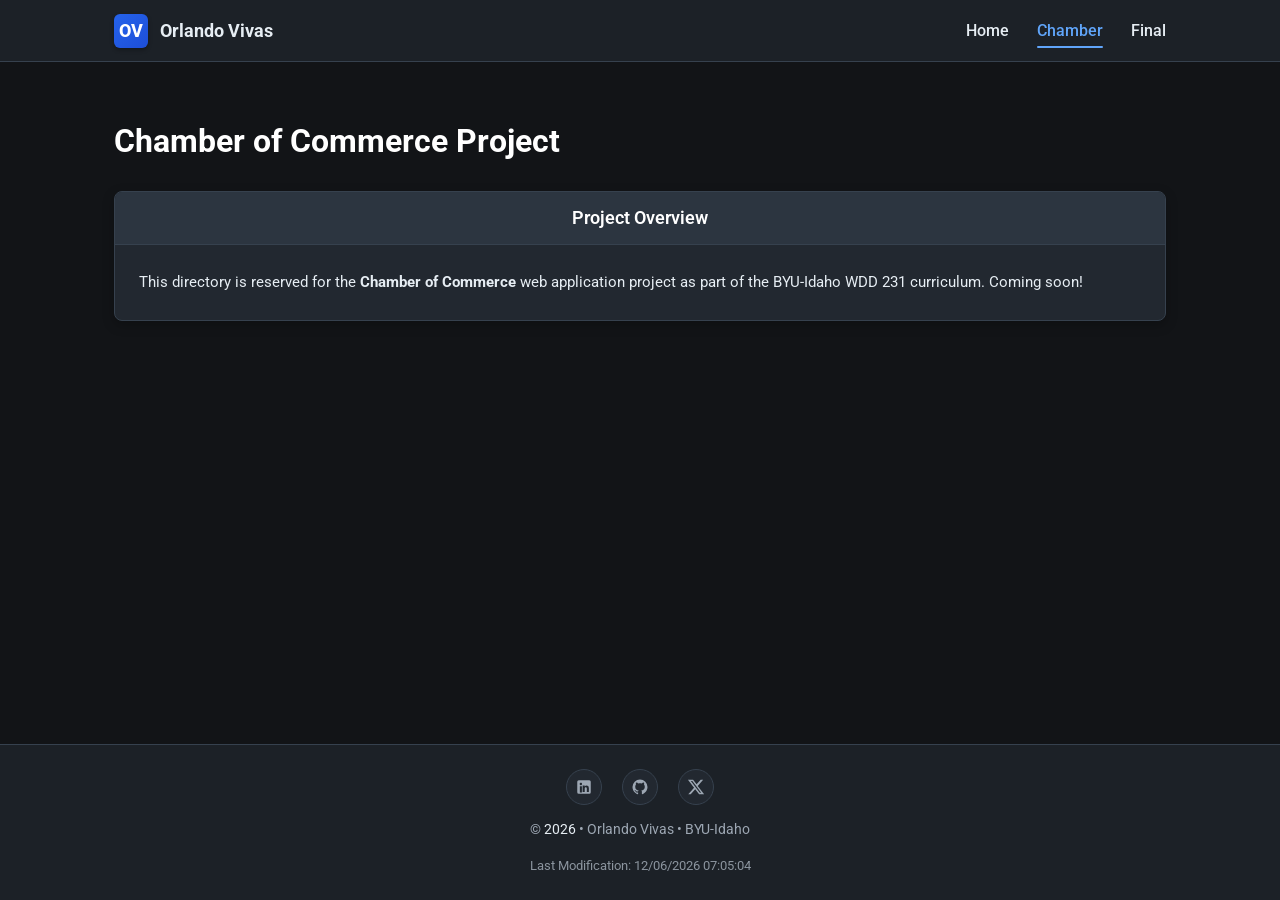
==== chamber/index.html @ 842d02f5 "first commit" ====
<!DOCTYPE html>
<html lang="en">
<head>
    <meta charset="UTF-8">
    <meta name="viewport" content="width=device-width, initial-scale=1.0">
    <title>Chamber of Commerce - Project</title>
    <meta name="description" content="Chamber of Commerce project for WDD 231 by Orlando Vivas.">
    <meta name="author" content="Orlando Vivas">
    
    <!-- Stylesheets -->
    <link rel="stylesheet" href="../styles/normalize.css">
    <link rel="stylesheet" href="../styles/styles.css">

    <!-- Scripts -->
    <script src="../scripts/main.js" defer></script>
</head>
<body>
    <!-- Header -->
    <header>
        <div class="header-container">
            <a href="../index.html" class="logo-branding">
                <span class="logo-icon">OV</span>
                <span class="student-name">Orlando Vivas</span>
            </a>
            <button class="nav-toggle" id="nav-toggle" aria-label="Toggle Navigation Menu" aria-expanded="false">☰</button>
            <nav>
                <ul class="nav-menu" id="nav-menu">
                    <li><a href="../index.html">Home</a></li>
                    <li><a href="index.html" class="active">Chamber</a></li>
                    <li><a href="../final/index.html">Final</a></li>
                </ul>
            </nav>
        </div>
    </header>

    <!-- Main Content -->
    <main>
        <h1 class="page-title">Chamber of Commerce Project</h1>
        <article class="card">
            <div class="card-header">
                <h2>Project Overview</h2>
            </div>
            <div class="card-body">
                <p class="about-text">
                    This directory is reserved for the <strong>Chamber of Commerce</strong> web application project as part of the BYU-Idaho WDD 231 curriculum. Coming soon!
                </p>
            </div>
        </article>
    </main>

    <!-- Footer -->
    <footer>
        <div class="footer-container">
            <div class="social-links">
                <a href="https://linkedin.com" target="_blank" rel="noopener noreferrer" class="social-link" aria-label="LinkedIn Profile">
                    <svg viewBox="0 0 24 24"><path d="M19 3a2 2 0 0 1 2 2v14a2 2 0 0 1-2 2H5a2 2 0 0 1-2-2V5a2 2 0 0 1 2-2h14m-.5 15.5v-5.3a3.26 3.26 0 0 0-3.26-3.26c-.85 0-1.84.52-2.28 1.3v-1.11h-2.79v8.37h2.79v-4.93c0-.77.62-1.4 1.39-1.4a1.4 1.4 0 0 1 1.4 1.4v4.93h2.75M6.46 10.9v8.37H9.2V10.9H6.46M7.83 6.25c-.9 0-1.63.73-1.63 1.63s.73 1.63 1.63 1.63 1.63-.73 1.63-1.63-.73-1.63-1.63-1.63Z"/></svg>
                </a>
                <a href="https://github.com" target="_blank" rel="noopener noreferrer" class="social-link" aria-label="GitHub Profile">
                    <svg viewBox="0 0 24 24"><path d="M12 2A10 10 0 0 0 2 12c0 4.42 2.87 8.17 6.84 9.5.5.08.66-.23.66-.5v-1.69c-2.77.6-3.36-1.34-3.36-1.34-.46-1.16-1.11-1.47-1.11-1.47-.91-.62.07-.6.07-.6 1 .07 1.53 1.03 1.53 1.03.87 1.52 2.34 1.07 2.91.83.1-.65.35-1.09.63-1.34-2.22-.25-4.55-1.11-4.55-4.92 0-1.11.38-2 1.03-2.71-.1-.25-.45-1.29.1-2.64 0 0 .84-.27 2.75 1.02.79-.22 1.65-.33 2.5-.33.85 0 1.71.11 2.5.33 1.91-1.29 2.75-1.02 2.75-1.02.55 1.35.2 2.39.1 2.64.65.71 1.03 1.6 1.03 2.71 0 3.82-2.34 4.66-4.57 4.91.36.31.69.92.69 1.85V21c0 .27.16.59.67.5C19.14 20.16 22 16.42 22 12A10 10 0 0 0 12 2Z"/></svg>
                </a>
                <a href="https://twitter.com" target="_blank" rel="noopener noreferrer" class="social-link" aria-label="X / Twitter Profile">
                    <svg viewBox="0 0 24 24"><path d="M18.244 2.25h3.308l-7.227 8.26 8.502 11.24H16.17l-5.214-6.817L4.99 21.75H1.68l7.73-8.835L1.254 2.25H8.08l4.713 6.231zm-1.161 17.52h1.833L7.084 4.126H5.117z"/></svg>
                </a>
            </div>
            <p class="footer-info">
                &copy; <span id="currentyear"></span> &bull; Orlando Vivas &bull; BYU-Idaho
            </p>
            <p class="last-modified">
                Last Modification: <span id="lastModified"></span>
            </p>
        </div>
    </footer>
</body>
</html>
---- styles/styles.css ----
@import url('https://fonts.googleapis.com/css2?family=Roboto:wght@300;400;500;700&display=swap');

:root {
    --bg-main: #121417;
    --header-bg: #1c2127;
    --card-bg: #222830;
    --card-header-bg: #2c3540;
    --card-border: #36414e;
    --text-primary: #e6edf3;
    --text-secondary: #9da7b3;
    --text-highlight: #ffffff;
    --course-completed-bg: #4f6339;
    --course-completed-hover: #5c7442;
    --course-pending-bg: #453c35;
    --course-pending-hover: #544941;
    --btn-filter-bg: #374151;
    --btn-filter-active: #c25e1a;
    --accent-blue: #1d4ed8;
    --font-family: 'Roboto', -apple-system, BlinkMacSystemFont, 'Segoe UI', Roboto, Oxygen, Ubuntu, Cantarell, sans-serif;
    --border-radius: 8px;
    --transition-speed: 0.25s;
}

* {
    box-sizing: border-box;
    margin: 0;
    padding: 0;
}

body {
    font-family: var(--font-family);
    background-color: var(--bg-main);
    color: var(--text-primary);
    line-height: 1.6;
    min-height: 100vh;
    display: flex;
    flex-direction: column;
}

/* Header & Navigation */
header {
    background-color: var(--header-bg);
    border-bottom: 1px solid var(--card-border);
    position: sticky;
    top: 0;
    z-index: 1000;
}

.header-container {
    max-width: 1100px;
    margin: 0 auto;
    padding: 0.85rem 1.5rem;
    display: flex;
    justify-content: space-between;
    align-items: center;
}

.logo-branding {
    display: flex;
    align-items: center;
    gap: 0.75rem;
    text-decoration: none;
    color: var(--text-primary);
    font-weight: 700;
    font-size: 1.15rem;
}

.logo-icon {
    width: 34px;
    height: 34px;
    background: linear-gradient(135deg, #2563eb, #1d4ed8);
    color: #ffffff;
    border-radius: 6px;
    display: flex;
    align-items: center;
    justify-content: center;
    font-weight: 800;
    font-size: 1.1rem;
    box-shadow: 0 2px 4px rgba(0, 0, 0, 0.3);
}

.nav-toggle {
    display: none;
    background: transparent;
    border: none;
    color: var(--text-primary);
    font-size: 1.75rem;
    cursor: pointer;
    padding: 0.25rem 0.5rem;
    line-height: 1;
}

.nav-menu {
    display: flex;
    list-style: none;
    gap: 1.75rem;
    align-items: center;
}

.nav-menu a {
    text-decoration: none;
    color: var(--text-primary);
    font-weight: 500;
    font-size: 1rem;
    transition: color var(--transition-speed) ease;
    padding: 0.25rem 0;
    position: relative;
}

.nav-menu a:hover,
.nav-menu a.active {
    color: #60a5fa;
}

.nav-menu a.active::after {
    content: '';
    position: absolute;
    bottom: -4px;
    left: 0;
    width: 100%;
    height: 2px;
    background-color: #60a5fa;
    border-radius: 2px;
}

/* Main Content */
main {
    flex: 1;
    max-width: 1100px;
    width: 100%;
    margin: 0 auto;
    padding: 2rem 1.5rem;
}

.page-title {
    font-size: 2rem;
    font-weight: 700;
    margin-bottom: 1.5rem;
    color: var(--text-highlight);
}

/* Cards Layout */
.top-grid {
    display: grid;
    grid-template-columns: 2fr 1.2fr;
    gap: 1.5rem;
    margin-bottom: 1.75rem;
}

.card {
    background-color: var(--card-bg);
    border: 1px solid var(--card-border);
    border-radius: var(--border-radius);
    overflow: hidden;
    box-shadow: 0 4px 12px rgba(0, 0, 0, 0.25);
    display: flex;
    flex-direction: column;
}

.card-header {
    background-color: var(--card-header-bg);
    padding: 0.75rem 1.25rem;
    text-align: center;
    border-bottom: 1px solid var(--card-border);
}

.card-header h2 {
    font-size: 1.1rem;
    font-weight: 600;
    color: var(--text-highlight);
    margin: 0;
}

.card-body {
    padding: 1.5rem;
    flex: 1;
}

.about-text {
    font-size: 0.95rem;
    color: var(--text-primary);
    line-height: 1.75;
    text-align: justify;
}

/* Photo Card */
.photo-card .card-body {
    display: flex;
    justify-content: center;
    align-items: center;
    padding: 1.25rem;
}

.student-img-container {
    width: 100%;
    max-width: 220px;
    aspect-ratio: 4/5;
    overflow: hidden;
    border-radius: 6px;
    box-shadow: 0 4px 10px rgba(0, 0, 0, 0.35);
    border: 1px solid var(--card-border);
    background-color: #1a1e24;
}

.student-img {
    width: 100%;
    height: 100%;
    object-fit: cover;
    display: block;
}

/* Web Certificate Courses Section */
.courses-section {
    margin-top: 1rem;
}

.filter-container {
    display: flex;
    justify-content: center;
    gap: 0.75rem;
    margin-bottom: 1.5rem;
}

.filter-btn {
    background-color: var(--btn-filter-bg);
    color: var(--text-primary);
    border: none;
    padding: 0.5rem 1.5rem;
    border-radius: 6px;
    font-size: 0.95rem;
    font-weight: 600;
    cursor: pointer;
    transition: all var(--transition-speed) ease;
}

.filter-btn:hover {
    filter: brightness(1.15);
}

.filter-btn.active {
    background-color: var(--btn-filter-active);
    color: #ffffff;
    box-shadow: 0 2px 6px rgba(194, 94, 26, 0.4);
}

.courses-grid {
    display: grid;
    grid-template-columns: repeat(3, 1fr);
    gap: 1.25rem;
    margin-bottom: 1.5rem;
}

.course-card {
    border-radius: 6px;
    padding: 1.1rem 1rem;
    text-align: center;
    font-weight: 700;
    font-size: 1.05rem;
    color: #ffffff;
    cursor: pointer;
    transition: transform var(--transition-speed) ease, filter var(--transition-speed) ease, box-shadow var(--transition-speed) ease;
    user-select: none;
    border: 1px solid rgba(255, 255, 255, 0.08);
}

.course-card:hover {
    transform: translateY(-2px);
    filter: brightness(1.12);
    box-shadow: 0 4px 10px rgba(0, 0, 0, 0.35);
}

.course-card.completed {
    background-color: var(--course-completed-bg);
}

.course-card.pending {
    background-color: var(--course-pending-bg);
}

.course-card.completed::before {
    content: "✓ ";
    color: #a3e635;
    font-size: 1.1rem;
}

.credits-summary {
    color: var(--text-secondary);
    font-size: 0.95rem;
    text-align: left;
    margin-top: 1rem;
    padding-top: 0.75rem;
    border-top: 1px solid rgba(255, 255, 255, 0.06);
}

.credits-count {
    color: var(--text-highlight);
    font-weight: 700;
}

/* Modal Dialog for Course Details */
dialog#course-dialog {
    background-color: var(--card-bg);
    color: var(--text-primary);
    border: 1px solid var(--card-border);
    border-radius: var(--border-radius);
    padding: 0;
    max-width: 500px;
    width: 90%;
    margin: auto;
    box-shadow: 0 10px 25px rgba(0, 0, 0, 0.6);
}

dialog#course-dialog::backdrop {
    background-color: rgba(0, 0, 0, 0.75);
    backdrop-filter: blur(2px);
}

.dialog-content {
    display: flex;
    flex-direction: column;
}

.dialog-header {
    background-color: var(--card-header-bg);
    padding: 1rem 1.5rem;
    display: flex;
    justify-content: space-between;
    align-items: center;
    border-bottom: 1px solid var(--card-border);
}

.dialog-header h3 {
    font-size: 1.25rem;
    color: var(--text-highlight);
    margin: 0;
}

.close-btn {
    background: none;
    border: none;
    color: var(--text-secondary);
    font-size: 1.5rem;
    cursor: pointer;
    line-height: 1;
    padding: 0 0.25rem;
}

.close-btn:hover {
    color: #ef4444;
}

.dialog-body {
    padding: 1.5rem;
    font-size: 0.95rem;
}

.dialog-body p {
    margin-bottom: 0.85rem;
}

.dialog-body strong {
    color: #60a5fa;
}

.dialog-tag {
    display: inline-block;
    background-color: #374151;
    color: #e5e7eb;
    padding: 0.2rem 0.6rem;
    border-radius: 4px;
    font-size: 0.85rem;
    margin-right: 0.4rem;
    margin-top: 0.3rem;
}

/* Footer */
footer {
    background-color: var(--header-bg);
    border-top: 1px solid var(--card-border);
    padding: 1.5rem 1rem;
    margin-top: auto;
    text-align: center;
}

.footer-container {
    max-width: 1100px;
    margin: 0 auto;
    display: flex;
    flex-direction: column;
    align-items: center;
    gap: 0.85rem;
}

.social-links {
    display: flex;
    justify-content: center;
    gap: 1.25rem;
}

.social-link {
    color: var(--text-secondary);
    display: inline-flex;
    align-items: center;
    justify-content: center;
    width: 36px;
    height: 36px;
    border-radius: 50%;
    background-color: var(--card-bg);
    border: 1px solid var(--card-border);
    transition: all var(--transition-speed) ease;
}

.social-link:hover {
    color: #60a5fa;
    border-color: #60a5fa;
    transform: translateY(-2px);
}

.social-link svg {
    width: 18px;
    height: 18px;
    fill: currentColor;
}

.footer-info {
    font-size: 0.9rem;
    color: var(--text-secondary);
}

.footer-info span {
    color: var(--text-primary);
}

.last-modified {
    font-size: 0.82rem;
    color: #8b949e;
}

/* Responsive Media Queries */
@media (max-width: 860px) {
    .top-grid {
        grid-template-columns: 1fr;
    }

    .courses-grid {
        grid-template-columns: repeat(2, 1fr);
    }

    .photo-card .card-body {
        padding: 1.5rem;
    }
}

@media (max-width: 640px) {
    .header-container {
        position: relative;
    }

    .nav-toggle {
        display: block;
    }

    .nav-menu {
        display: none;
        flex-direction: column;
        position: absolute;
        top: 100%;
        left: 0;
        right: 0;
        background-color: var(--header-bg);
        border-bottom: 1px solid var(--card-border);
        padding: 1rem 1.5rem;
        gap: 1rem;
        text-align: center;
        box-shadow: 0 4px 8px rgba(0, 0, 0, 0.4);
    }

    .nav-menu.open {
        display: flex;
    }

    .courses-grid {
        grid-template-columns: 1fr;
    }

    .filter-container {
        flex-wrap: wrap;
    }
}
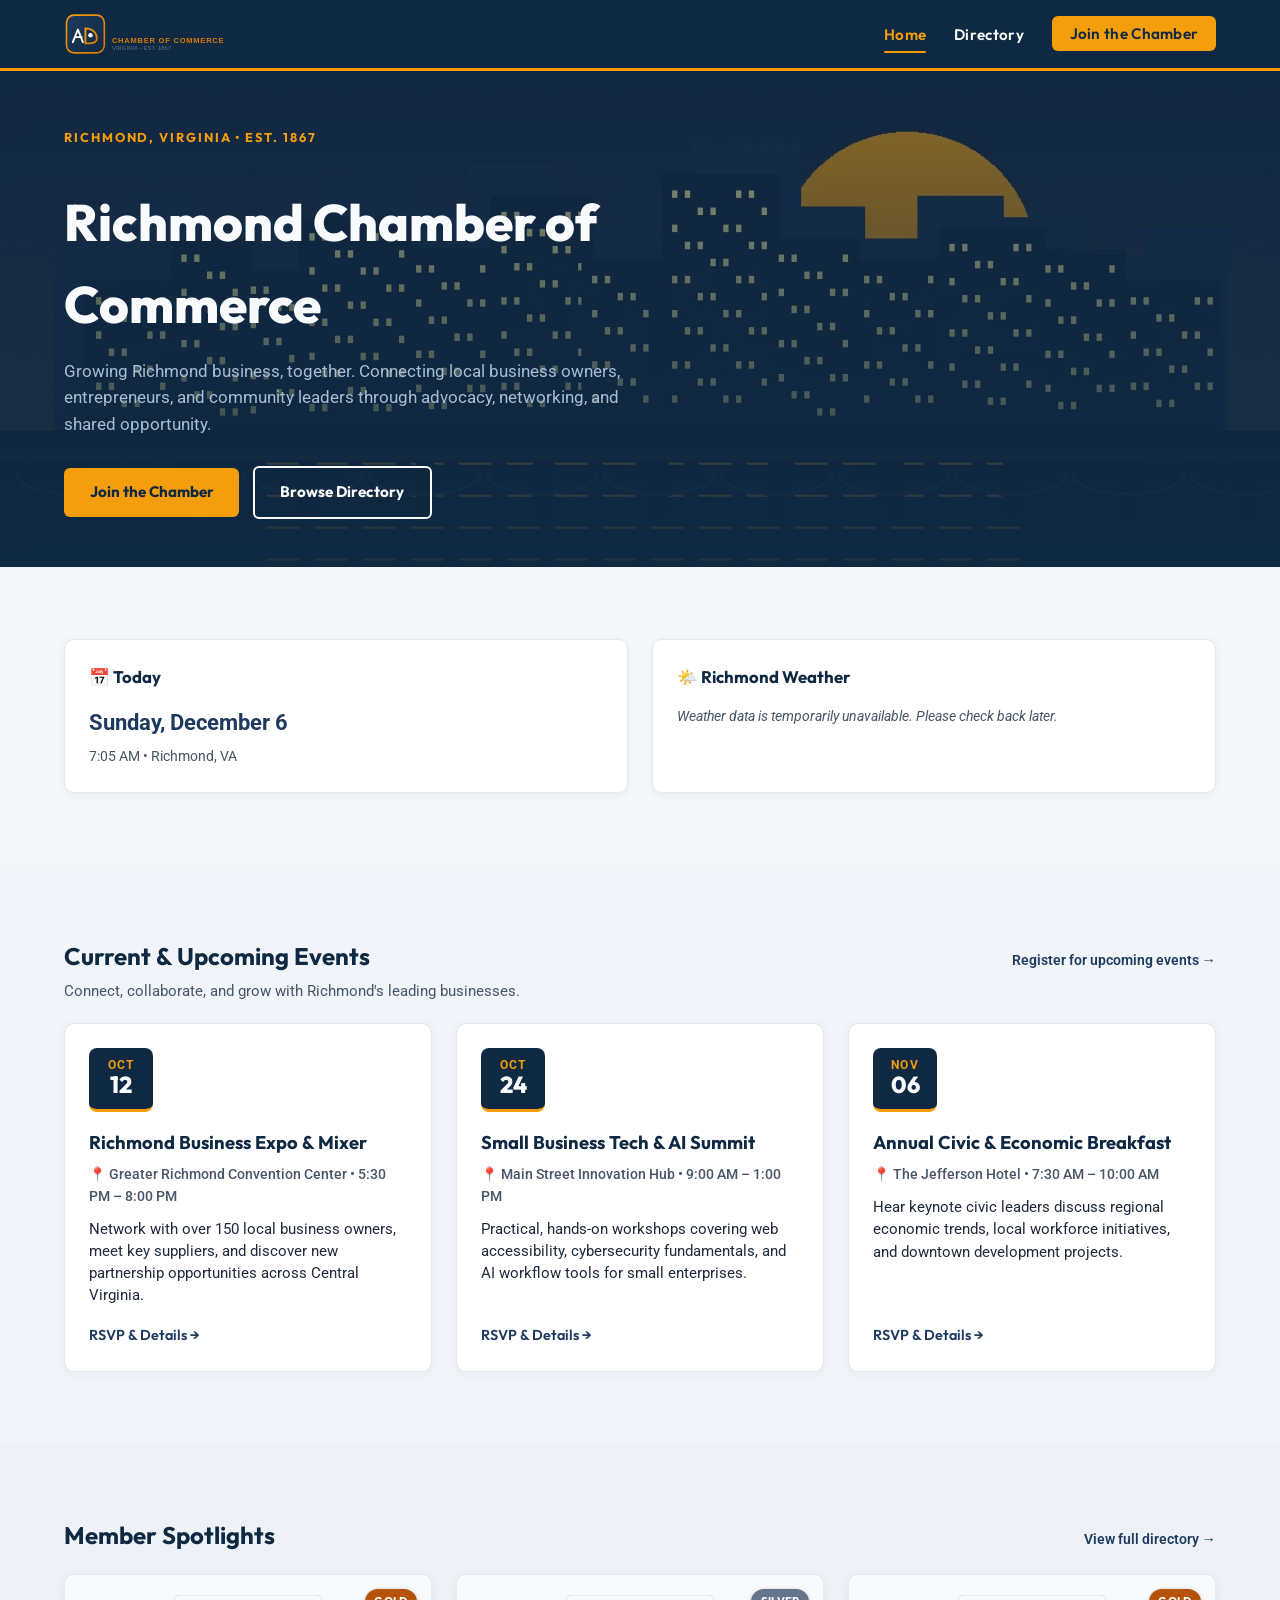
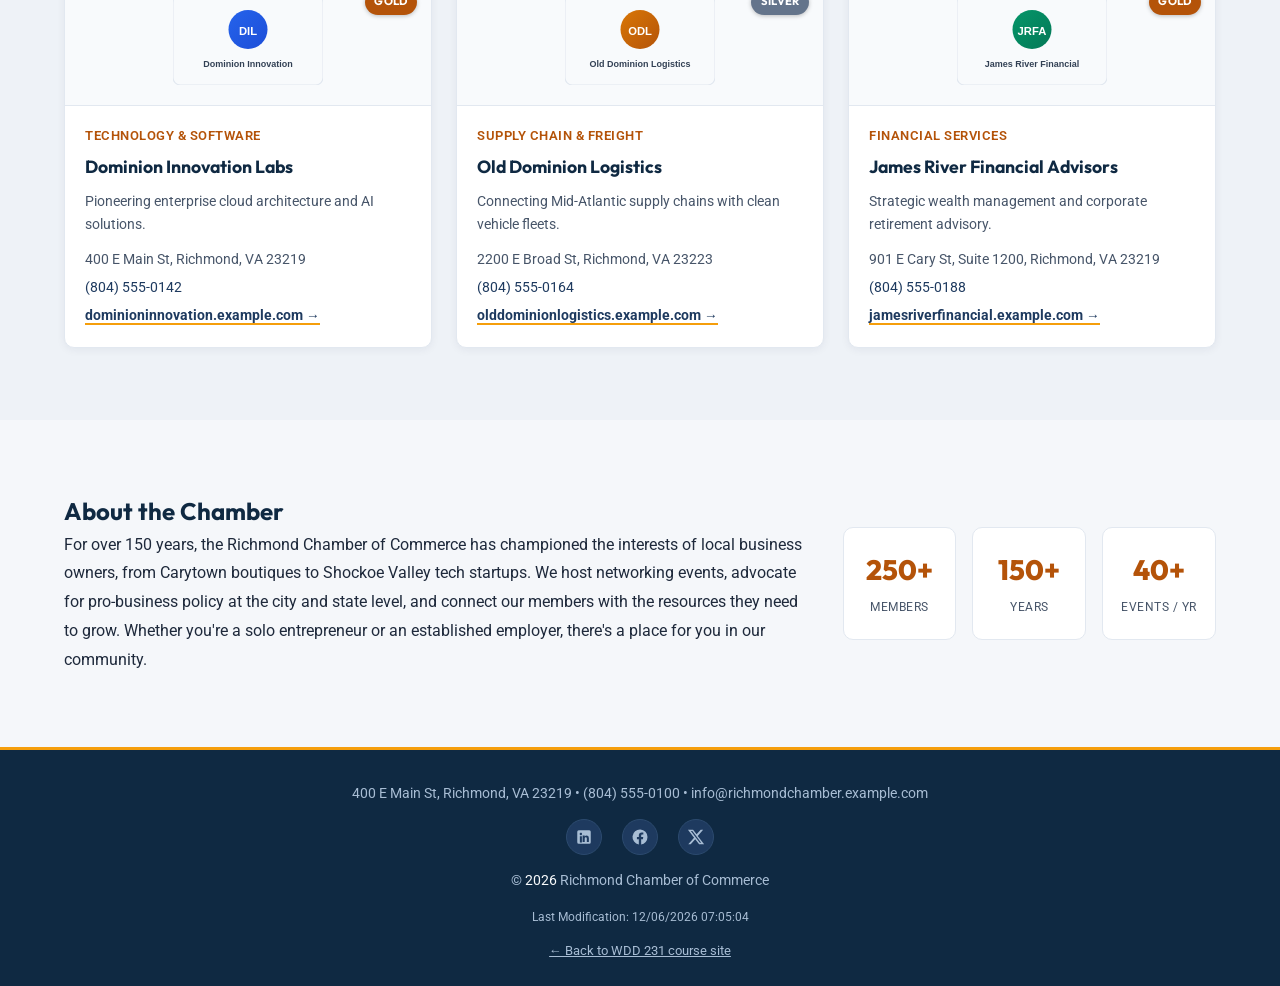
==== commit 0a15caa9: "Complete W03 Chamber Home Page requirements and audit compliance" ====
--- a/chamber/index.html
+++ b/chamber/index.html
@@ -3,31 +3,45 @@
 <head>
     <meta charset="UTF-8">
     <meta name="viewport" content="width=device-width, initial-scale=1.0">
-    <title>Chamber of Commerce - Project</title>
-    <meta name="description" content="Chamber of Commerce project for WDD 231 by Orlando Vivas.">
+    <title>Richmond Chamber of Commerce</title>
+    <meta name="description" content="Richmond Chamber of Commerce — connecting local businesses, members, and the community in Richmond, Virginia.">
     <meta name="author" content="Orlando Vivas">
-    
+    <link rel="icon" href="images/favicon.ico" type="image/x-icon">
+
+    <!-- Google Fonts -->
+    <link rel="preconnect" href="https://fonts.googleapis.com">
+    <link rel="preconnect" href="https://fonts.gstatic.com" crossorigin>
+    <link href="https://fonts.googleapis.com/css2?family=Outfit:wght@400;500;600;700;800&family=Roboto:wght@300;400;500;700&display=swap" rel="stylesheet">
+
+    <!-- Open Graph Meta Tags -->
+    <meta property="og:title" content="Richmond Chamber of Commerce | Virginia Business Network">
+    <meta property="og:type" content="website">
+    <meta property="og:description" content="Richmond Chamber of Commerce connects local businesses, members, and the community in Richmond, Virginia.">
+    <meta property="og:image" content="https://vivaseliezer.github.io/wdd_231/chamber/images/richmond-hero.webp">
+    <meta property="og:url" content="https://vivaseliezer.github.io/wdd_231/chamber/index.html">
+
     <!-- Stylesheets -->
-    <link rel="stylesheet" href="../styles/normalize.css">
-    <link rel="stylesheet" href="../styles/styles.css">
+    <link rel="stylesheet" href="styles/normalize.css">
+    <link rel="stylesheet" href="styles/styles.css">
 
     <!-- Scripts -->
-    <script src="../scripts/main.js" defer></script>
+    <script src="scripts/main.js" defer></script>
+    <script src="scripts/weather.js" defer></script>
+    <script src="scripts/spotlights.js" defer></script>
 </head>
 <body>
     <!-- Header -->
     <header>
         <div class="header-container">
-            <a href="../index.html" class="logo-branding">
-                <span class="logo-icon">OV</span>
-                <span class="student-name">Orlando Vivas</span>
+            <a href="index.html" class="logo-branding">
+                <img src="images/chamber-logo.svg" alt="Richmond Chamber of Commerce logo" class="chamber-logo">
             </a>
             <button class="nav-toggle" id="nav-toggle" aria-label="Toggle Navigation Menu" aria-expanded="false">☰</button>
             <nav>
                 <ul class="nav-menu" id="nav-menu">
-                    <li><a href="../index.html">Home</a></li>
-                    <li><a href="index.html" class="active">Chamber</a></li>
-                    <li><a href="../final/index.html">Final</a></li>
+                    <li><a href="index.html" class="active">Home</a></li>
+                    <li><a href="directory.html">Directory</a></li>
+                    <li class="nav-cta"><a href="join.html">Join the Chamber</a></li>
                 </ul>
             </nav>
         </div>
@@ -35,39 +49,155 @@
 
     <!-- Main Content -->
     <main>
-        <h1 class="page-title">Chamber of Commerce Project</h1>
-        <article class="card">
-            <div class="card-header">
-                <h2>Project Overview</h2>
-            </div>
-            <div class="card-body">
-                <p class="about-text">
-                    This directory is reserved for the <strong>Chamber of Commerce</strong> web application project as part of the BYU-Idaho WDD 231 curriculum. Coming soon!
-                </p>
-            </div>
-        </article>
+        <!-- Hero -->
+        <section class="hero">
+            <picture class="hero-picture">
+                <img src="images/richmond-hero.webp" alt="Richmond Virginia skyline along the James River" class="hero-img" width="1200" height="600" fetchpriority="high">
+            </picture>
+            <div class="hero-overlay"></div>
+            <div class="hero-content">
+                <p class="hero-eyebrow">Richmond, Virginia &bull; Est. 1867</p>
+                <h1 class="hero-title">Richmond Chamber of Commerce</h1>
+                <p class="hero-subtitle">Growing Richmond business, together. Connecting local business owners, entrepreneurs, and community leaders through advocacy, networking, and shared opportunity.</p>
+                <div class="hero-actions">
+                    <a href="join.html" class="btn btn-primary cta-btn">Join the Chamber</a>
+                    <a href="directory.html" class="btn btn-secondary">Browse Directory</a>
+                </div>
+            </div>
+        </section>
+
+        <!-- Date & Weather -->
+        <section class="info-section">
+            <div class="content-wrap">
+                <div class="glance-grid">
+                    <div class="glance-card">
+                        <h3>📅 Today</h3>
+                        <p class="date-display" id="current-date">Loading date&hellip;</p>
+                        <p class="date-sub" id="current-date-sub"></p>
+                    </div>
+                    <div class="glance-card">
+                        <h3>🌤️ Richmond Weather</h3>
+                        <div id="weather-widget">
+                            <p class="error-msg">Loading current conditions&hellip;</p>
+                        </div>
+                    </div>
+                </div>
+            </div>
+        </section>
+
+        <!-- Current Events -->
+        <section class="info-section events-section">
+            <div class="content-wrap">
+                <div class="section-header">
+                    <div>
+                        <h2 class="section-title">Current &amp; Upcoming Events</h2>
+                        <p class="section-intro">Connect, collaborate, and grow with Richmond's leading businesses.</p>
+                    </div>
+                    <a href="join.html" class="section-link">Register for upcoming events &rarr;</a>
+                </div>
+                <div class="events-grid">
+                    <article class="event-card">
+                        <div class="event-date">
+                            <span class="event-month">OCT</span>
+                            <span class="event-day">12</span>
+                        </div>
+                        <div class="event-body">
+                            <h3 class="event-heading">Richmond Business Expo &amp; Mixer</h3>
+                            <p class="event-meta">📍 Greater Richmond Convention Center &bull; 5:30 PM &ndash; 8:00 PM</p>
+                            <p class="event-desc">Network with over 150 local business owners, meet key suppliers, and discover new partnership opportunities across Central Virginia.</p>
+                            <a href="join.html" class="event-action">RSVP &amp; Details &rarr;</a>
+                        </div>
+                    </article>
+                    <article class="event-card">
+                        <div class="event-date">
+                            <span class="event-month">OCT</span>
+                            <span class="event-day">24</span>
+                        </div>
+                        <div class="event-body">
+                            <h3 class="event-heading">Small Business Tech &amp; AI Summit</h3>
+                            <p class="event-meta">📍 Main Street Innovation Hub &bull; 9:00 AM &ndash; 1:00 PM</p>
+                            <p class="event-desc">Practical, hands-on workshops covering web accessibility, cybersecurity fundamentals, and AI workflow tools for small enterprises.</p>
+                            <a href="join.html" class="event-action">RSVP &amp; Details &rarr;</a>
+                        </div>
+                    </article>
+                    <article class="event-card">
+                        <div class="event-date">
+                            <span class="event-month">NOV</span>
+                            <span class="event-day">06</span>
+                        </div>
+                        <div class="event-body">
+                            <h3 class="event-heading">Annual Civic &amp; Economic Breakfast</h3>
+                            <p class="event-meta">📍 The Jefferson Hotel &bull; 7:30 AM &ndash; 10:00 AM</p>
+                            <p class="event-desc">Hear keynote civic leaders discuss regional economic trends, local workforce initiatives, and downtown development projects.</p>
+                            <a href="join.html" class="event-action">RSVP &amp; Details &rarr;</a>
+                        </div>
+                    </article>
+                </div>
+            </div>
+        </section>
+
+        <!-- Member Spotlights -->
+        <section class="info-section alt">
+            <div class="content-wrap">
+                <div class="section-header">
+                    <h2 class="section-title">Member Spotlights</h2>
+                    <a href="directory.html" class="section-link">View full directory &rarr;</a>
+                </div>
+                <div class="spotlights-grid" id="spotlights-container">
+                    <p class="error-msg">Loading member spotlights&hellip;</p>
+                </div>
+            </div>
+        </section>
+
+        <!-- About / Stats -->
+        <section class="info-section">
+            <div class="content-wrap">
+                <div class="about-grid">
+                    <div>
+                        <h2 class="section-title">About the Chamber</h2>
+                        <p class="about-text">
+                            For over 150 years, the Richmond Chamber of Commerce has championed the interests of local business owners, from Carytown boutiques to Shockoe Valley tech startups. We host networking events, advocate for pro-business policy at the city and state level, and connect our members with the resources they need to grow. Whether you're a solo entrepreneur or an established employer, there's a place for you in our community.
+                        </p>
+                    </div>
+                    <div class="stats-row">
+                        <div class="stat-box">
+                            <span class="stat-number">250+</span>
+                            <span class="stat-label">Members</span>
+                        </div>
+                        <div class="stat-box">
+                            <span class="stat-number">150+</span>
+                            <span class="stat-label">Years</span>
+                        </div>
+                        <div class="stat-box">
+                            <span class="stat-number">40+</span>
+                            <span class="stat-label">Events / yr</span>
+                        </div>
+                    </div>
+                </div>
+            </div>
+        </section>
     </main>
 
     <!-- Footer -->
     <footer>
         <div class="footer-container">
+            <p class="footer-contact">400 E Main St, Richmond, VA 23219 &bull; (804) 555-0100 &bull; info@richmondchamber.example.com</p>
             <div class="social-links">
                 <a href="https://linkedin.com" target="_blank" rel="noopener noreferrer" class="social-link" aria-label="LinkedIn Profile">
                     <svg viewBox="0 0 24 24"><path d="M19 3a2 2 0 0 1 2 2v14a2 2 0 0 1-2 2H5a2 2 0 0 1-2-2V5a2 2 0 0 1 2-2h14m-.5 15.5v-5.3a3.26 3.26 0 0 0-3.26-3.26c-.85 0-1.84.52-2.28 1.3v-1.11h-2.79v8.37h2.79v-4.93c0-.77.62-1.4 1.39-1.4a1.4 1.4 0 0 1 1.4 1.4v4.93h2.75M6.46 10.9v8.37H9.2V10.9H6.46M7.83 6.25c-.9 0-1.63.73-1.63 1.63s.73 1.63 1.63 1.63 1.63-.73 1.63-1.63-.73-1.63-1.63-1.63Z"/></svg>
                 </a>
-                <a href="https://github.com" target="_blank" rel="noopener noreferrer" class="social-link" aria-label="GitHub Profile">
-                    <svg viewBox="0 0 24 24"><path d="M12 2A10 10 0 0 0 2 12c0 4.42 2.87 8.17 6.84 9.5.5.08.66-.23.66-.5v-1.69c-2.77.6-3.36-1.34-3.36-1.34-.46-1.16-1.11-1.47-1.11-1.47-.91-.62.07-.6.07-.6 1 .07 1.53 1.03 1.53 1.03.87 1.52 2.34 1.07 2.91.83.1-.65.35-1.09.63-1.34-2.22-.25-4.55-1.11-4.55-4.92 0-1.11.38-2 1.03-2.71-.1-.25-.45-1.29.1-2.64 0 0 .84-.27 2.75 1.02.79-.22 1.65-.33 2.5-.33.85 0 1.71.11 2.5.33 1.91-1.29 2.75-1.02 2.75-1.02.55 1.35.2 2.39.1 2.64.65.71 1.03 1.6 1.03 2.71 0 3.82-2.34 4.66-4.57 4.91.36.31.69.92.69 1.85V21c0 .27.16.59.67.5C19.14 20.16 22 16.42 22 12A10 10 0 0 0 12 2Z"/></svg>
+                <a href="https://facebook.com" target="_blank" rel="noopener noreferrer" class="social-link" aria-label="Facebook Page">
+                    <svg viewBox="0 0 24 24"><path d="M22 12a10 10 0 1 0-11.56 9.88v-6.99H7.9V12h2.54V9.8c0-2.5 1.49-3.89 3.77-3.89 1.09 0 2.23.2 2.23.2v2.45h-1.26c-1.24 0-1.63.77-1.63 1.56V12h2.77l-.44 2.89h-2.33v6.99A10 10 0 0 0 22 12Z"/></svg>
                 </a>
                 <a href="https://twitter.com" target="_blank" rel="noopener noreferrer" class="social-link" aria-label="X / Twitter Profile">
                     <svg viewBox="0 0 24 24"><path d="M18.244 2.25h3.308l-7.227 8.26 8.502 11.24H16.17l-5.214-6.817L4.99 21.75H1.68l7.73-8.835L1.254 2.25H8.08l4.713 6.231zm-1.161 17.52h1.833L7.084 4.126H5.117z"/></svg>
                 </a>
             </div>
             <p class="footer-info">
-                &copy; <span id="currentyear"></span> &bull; Orlando Vivas &bull; BYU-Idaho
+                &copy; <span id="currentyear"></span> Richmond Chamber of Commerce
             </p>
-            <p class="last-modified">
-                Last Modification: <span id="lastModified"></span>
-            </p>
+            <p class="last-modified">Last Modification: <span id="lastModified"></span></p>
+            <a href="../index.html" class="footer-course-link">&larr; Back to WDD 231 course site</a>
         </div>
     </footer>
 </body>
--- a/chamber/styles/styles.css
+++ b/chamber/styles/styles.css
@@ -0,0 +1,1232 @@
+:root {
+    --navy-dark: #0f2942;
+    --navy-mid: #1e3a5f;
+    --navy-light: #2c4a6e;
+    --gold: #f59e0b;
+    --gold-dark: #b45309;
+    --bg-main: #f5f7fa;
+    --card-bg: #ffffff;
+    --card-header-bg: #f1f5f9;
+    --card-border: #e2e8f0;
+    --text-primary: #1e293b;
+    --text-secondary: #475569;
+    --text-onnavy: #f8fafc;
+    --text-onnavy-muted: #a8bdd4;
+    --font-heading: 'Outfit', 'Segoe UI', Roboto, sans-serif;
+    --font-body: 'Roboto', -apple-system, BlinkMacSystemFont, 'Segoe UI', Oxygen, Ubuntu, Cantarell, sans-serif;
+    --border-radius: 10px;
+    --transition-speed: 0.25s;
+}
+
+* {
+    box-sizing: border-box;
+    margin: 0;
+    padding: 0;
+}
+
+body {
+    font-family: var(--font-body);
+    background-color: var(--bg-main);
+    color: var(--text-primary);
+    line-height: 1.6;
+    min-height: 100vh;
+    display: flex;
+    flex-direction: column;
+}
+
+img {
+    display: block;
+}
+
+/* Header & Navigation */
+header {
+    background-color: var(--navy-dark);
+    border-bottom: 3px solid var(--gold);
+    position: sticky;
+    top: 0;
+    z-index: 1000;
+}
+
+.header-container {
+    max-width: 1200px;
+    margin: 0 auto;
+    padding: 0.75rem 1.5rem;
+    display: flex;
+    justify-content: space-between;
+    align-items: center;
+    gap: 1rem;
+}
+
+.logo-branding {
+    display: flex;
+    align-items: center;
+    text-decoration: none;
+}
+
+.chamber-logo {
+    height: 44px;
+    width: auto;
+}
+
+.nav-toggle {
+    display: none;
+    background: transparent;
+    border: none;
+    color: var(--text-onnavy);
+    font-size: 1.75rem;
+    cursor: pointer;
+    padding: 0.25rem 0.5rem;
+    line-height: 1;
+}
+
+.nav-menu {
+    display: flex;
+    list-style: none;
+    gap: 1.75rem;
+    align-items: center;
+}
+
+.nav-menu a {
+    text-decoration: none;
+    color: var(--text-onnavy);
+    font-family: var(--font-heading);
+    font-weight: 600;
+    font-size: 0.95rem;
+    letter-spacing: 0.02em;
+    transition: color var(--transition-speed) ease;
+    padding: 0.35rem 0;
+    position: relative;
+}
+
+.nav-menu a:hover,
+.nav-menu a.active {
+    color: var(--gold);
+}
+
+.nav-menu a.active::after {
+    content: '';
+    position: absolute;
+    bottom: -4px;
+    left: 0;
+    width: 100%;
+    height: 2px;
+    background-color: var(--gold);
+    border-radius: 2px;
+}
+
+.nav-menu .nav-cta a {
+    background-color: var(--gold);
+    color: var(--navy-dark);
+    padding: 0.5rem 1.1rem;
+    border-radius: 6px;
+}
+
+.nav-menu .nav-cta a:hover {
+    background-color: var(--gold-dark);
+    color: var(--navy-dark);
+}
+
+.nav-menu .nav-cta a.active::after {
+    display: none;
+}
+
+/* Main */
+main {
+    flex: 1;
+    width: 100%;
+}
+
+.content-wrap {
+    max-width: 1200px;
+    width: 100%;
+    margin: 0 auto;
+    padding: 2rem 1.5rem;
+}
+
+.page-title {
+    font-family: var(--font-heading);
+    font-size: 2rem;
+    font-weight: 700;
+    margin-bottom: 0.5rem;
+    color: var(--navy-dark);
+}
+
+.page-intro {
+    color: var(--text-secondary);
+    margin-bottom: 1.75rem;
+    max-width: 65ch;
+}
+
+/* Hero */
+.hero {
+    position: relative;
+    min-height: 460px;
+    display: flex;
+    align-items: flex-end;
+    overflow: hidden;
+    background-color: var(--navy-dark);
+}
+
+.hero-picture,
+.hero-img {
+    position: absolute;
+    top: 0;
+    left: 0;
+    width: 100%;
+    height: 100%;
+    object-fit: cover;
+    z-index: 1;
+}
+
+.hero-overlay {
+    position: absolute;
+    top: 0;
+    left: 0;
+    width: 100%;
+    height: 100%;
+    background: linear-gradient(180deg, rgba(15, 41, 66, 0.45) 0%, rgba(15, 41, 66, 0.92) 100%);
+    z-index: 2;
+}
+
+.hero-content {
+    position: relative;
+    z-index: 3;
+    max-width: 1200px;
+    width: 100%;
+    margin: 0 auto;
+    padding: 3.5rem 1.5rem 3rem;
+    color: var(--text-onnavy);
+}
+
+.hero-eyebrow {
+    font-family: var(--font-heading);
+    text-transform: uppercase;
+    letter-spacing: 0.15em;
+    font-size: 0.8rem;
+    color: var(--gold);
+    font-weight: 700;
+    margin-bottom: 0.75rem;
+}
+
+.hero-title {
+    font-family: var(--font-heading);
+    font-size: clamp(2rem, 4.5vw, 3.2rem);
+    font-weight: 800;
+    max-width: 22ch;
+    margin-bottom: 0.75rem;
+    color: var(--text-onnavy);
+}
+
+.hero-subtitle {
+    max-width: 58ch;
+    color: var(--text-onnavy-muted);
+    font-size: 1.05rem;
+    margin-bottom: 1.75rem;
+    line-height: 1.6;
+}
+
+.hero-actions {
+    display: flex;
+    flex-wrap: wrap;
+    gap: 0.85rem;
+    align-items: center;
+}
+
+.btn {
+    display: inline-block;
+    font-family: var(--font-heading);
+    font-weight: 700;
+    font-size: 0.95rem;
+    padding: 0.75rem 1.6rem;
+    border-radius: 6px;
+    text-decoration: none;
+    cursor: pointer;
+    border: none;
+    transition: all var(--transition-speed) ease;
+}
+
+.btn-primary {
+    background-color: var(--gold);
+    color: var(--navy-dark);
+}
+
+.btn-primary:hover {
+    background-color: var(--gold-dark);
+    transform: translateY(-1px);
+}
+
+.btn-secondary {
+    background-color: transparent;
+    color: var(--text-onnavy);
+    border: 2px solid var(--text-onnavy);
+}
+
+.btn-secondary:hover {
+    background-color: var(--text-onnavy);
+    color: var(--navy-dark);
+}
+
+/* Section headings */
+.section-header {
+    display: flex;
+    justify-content: space-between;
+    align-items: baseline;
+    flex-wrap: wrap;
+    gap: 0.5rem;
+    margin-bottom: 1.25rem;
+}
+
+.section-title {
+    font-family: var(--font-heading);
+    font-size: 1.5rem;
+    font-weight: 700;
+    color: var(--navy-dark);
+}
+
+.section-link {
+    color: var(--navy-mid);
+    font-weight: 600;
+    font-size: 0.9rem;
+    text-decoration: none;
+}
+
+.section-link:hover {
+    color: var(--gold-dark);
+    text-decoration: underline;
+}
+
+section.info-section {
+    padding: 2.5rem 0;
+}
+
+section.info-section.alt {
+    background-color: #eef2f7;
+}
+
+/* Home: at-a-glance / date+weather panel */
+.glance-grid {
+    display: grid;
+    grid-template-columns: repeat(2, 1fr);
+    gap: 1.5rem;
+}
+
+.glance-card {
+    background-color: var(--card-bg);
+    border: 1px solid var(--card-border);
+    border-radius: var(--border-radius);
+    padding: 1.5rem;
+    box-shadow: 0 2px 8px rgba(15, 41, 66, 0.06);
+}
+
+.glance-card h3 {
+    font-family: var(--font-heading);
+    font-size: 1.05rem;
+    color: var(--navy-dark);
+    margin-bottom: 0.9rem;
+    display: flex;
+    align-items: center;
+    gap: 0.5rem;
+}
+
+.date-display {
+    font-size: 1.4rem;
+    font-weight: 700;
+    color: var(--navy-mid);
+    margin-bottom: 0.25rem;
+}
+
+.date-sub {
+    color: var(--text-secondary);
+    font-size: 0.9rem;
+}
+
+.weather-current {
+    display: flex;
+    align-items: center;
+    gap: 1rem;
+    margin-bottom: 1rem;
+}
+
+.weather-icon {
+    font-size: 2.75rem;
+    line-height: 1;
+}
+
+.weather-temp {
+    font-size: 2rem;
+    font-weight: 700;
+    color: var(--navy-mid);
+}
+
+.weather-desc {
+    color: var(--text-secondary);
+    font-size: 0.9rem;
+    text-transform: capitalize;
+}
+
+.weather-forecast {
+    display: flex;
+    gap: 0.75rem;
+    border-top: 1px solid var(--card-border);
+    padding-top: 0.9rem;
+}
+
+.forecast-day {
+    flex: 1;
+    text-align: center;
+    font-size: 0.82rem;
+    color: var(--text-secondary);
+}
+
+.forecast-day .fc-label {
+    font-weight: 600;
+    color: var(--text-primary);
+    display: block;
+    margin-bottom: 0.25rem;
+}
+
+.forecast-day .fc-icon {
+    font-size: 1.4rem;
+    display: block;
+    margin: 0.15rem 0;
+}
+
+.error-msg {
+    color: var(--text-secondary);
+    font-size: 0.9rem;
+    font-style: italic;
+}
+
+/* Current Events Section */
+.events-section {
+    background-color: var(--card-header-bg);
+}
+
+.section-intro {
+    color: var(--text-secondary);
+    font-size: 0.95rem;
+    margin-top: 0.25rem;
+}
+
+.events-grid {
+    display: grid;
+    grid-template-columns: repeat(3, 1fr);
+    gap: 1.5rem;
+}
+
+.event-card {
+    background-color: var(--card-bg);
+    border: 1px solid var(--card-border);
+    border-radius: var(--border-radius);
+    padding: 1.5rem;
+    display: flex;
+    flex-direction: column;
+    gap: 1rem;
+    box-shadow: 0 2px 8px rgba(15, 41, 66, 0.05);
+    transition: transform var(--transition-speed) ease, box-shadow var(--transition-speed) ease;
+}
+
+.event-card:hover {
+    transform: translateY(-3px);
+    box-shadow: 0 6px 16px rgba(15, 41, 66, 0.1);
+}
+
+.event-date {
+    background-color: var(--navy-dark);
+    color: var(--text-onnavy);
+    display: inline-flex;
+    flex-direction: column;
+    align-items: center;
+    justify-content: center;
+    width: 64px;
+    height: 64px;
+    border-radius: 8px;
+    border-bottom: 3px solid var(--gold);
+    text-align: center;
+    flex-shrink: 0;
+}
+
+.event-month {
+    font-size: 0.72rem;
+    font-weight: 700;
+    letter-spacing: 0.1em;
+    color: var(--gold);
+    line-height: 1;
+}
+
+.event-day {
+    font-size: 1.45rem;
+    font-weight: 800;
+    font-family: var(--font-heading);
+    line-height: 1.1;
+}
+
+.event-body {
+    display: flex;
+    flex-direction: column;
+    flex: 1;
+}
+
+.event-heading {
+    font-family: var(--font-heading);
+    font-size: 1.15rem;
+    font-weight: 700;
+    color: var(--navy-dark);
+    margin-bottom: 0.4rem;
+}
+
+.event-meta {
+    font-size: 0.85rem;
+    color: var(--text-secondary);
+    font-weight: 500;
+    margin-bottom: 0.65rem;
+}
+
+.event-desc {
+    font-size: 0.92rem;
+    color: var(--text-primary);
+    line-height: 1.5;
+    margin-bottom: 1.1rem;
+    flex: 1;
+}
+
+.event-action {
+    font-family: var(--font-heading);
+    font-weight: 600;
+    font-size: 0.9rem;
+    color: var(--navy-mid);
+    text-decoration: none;
+    align-self: flex-start;
+    transition: color var(--transition-speed) ease;
+}
+
+.event-action:hover {
+    color: var(--gold-dark);
+    text-decoration: underline;
+}
+
+/* Member cards - shared by spotlights and directory grid */
+.member-card,
+.spotlight-card {
+    background-color: var(--card-bg);
+    border: 1px solid var(--card-border);
+    border-radius: var(--border-radius);
+    overflow: hidden;
+    box-shadow: 0 2px 8px rgba(15, 41, 66, 0.06);
+    display: flex;
+    flex-direction: column;
+    transition: transform var(--transition-speed) ease, box-shadow var(--transition-speed) ease;
+    position: relative;
+}
+
+.member-card:hover,
+.spotlight-card:hover {
+    transform: translateY(-3px);
+    box-shadow: 0 8px 18px rgba(15, 41, 66, 0.12);
+}
+
+.member-logo-wrap {
+    background-color: #f8fafc;
+    padding: 1.25rem;
+    display: flex;
+    align-items: center;
+    justify-content: center;
+    border-bottom: 1px solid var(--card-border);
+}
+
+.member-logo-wrap img {
+    max-height: 90px;
+    width: auto;
+    max-width: 100%;
+}
+
+.member-body {
+    padding: 1.25rem;
+    flex: 1;
+    display: flex;
+    flex-direction: column;
+    gap: 0.4rem;
+}
+
+.member-name {
+    font-family: var(--font-heading);
+    font-size: 1.1rem;
+    font-weight: 700;
+    color: var(--navy-dark);
+}
+
+.member-category {
+    font-size: 0.8rem;
+    color: var(--gold-dark);
+    font-weight: 600;
+    text-transform: uppercase;
+    letter-spacing: 0.04em;
+}
+
+.member-tagline {
+    color: var(--text-secondary);
+    font-size: 0.9rem;
+    margin: 0.15rem 0 0.4rem;
+}
+
+.member-detail {
+    font-size: 0.85rem;
+    color: var(--text-secondary);
+}
+
+.member-detail a {
+    color: var(--navy-mid);
+    text-decoration: none;
+}
+
+.member-detail a:hover {
+    text-decoration: underline;
+}
+
+.member-link {
+    margin-top: 0.6rem;
+    align-self: flex-start;
+    font-size: 0.85rem;
+    font-weight: 700;
+    color: var(--navy-mid);
+    text-decoration: none;
+    border-bottom: 2px solid var(--gold);
+}
+
+.member-link:hover {
+    color: var(--gold-dark);
+}
+
+.badge {
+    position: absolute;
+    top: 0.85rem;
+    right: 0.85rem;
+    font-family: var(--font-heading);
+    font-size: 0.7rem;
+    font-weight: 700;
+    letter-spacing: 0.03em;
+    padding: 0.25rem 0.6rem;
+    border-radius: 20px;
+    text-transform: uppercase;
+    color: #ffffff;
+    box-shadow: 0 1px 4px rgba(0, 0, 0, 0.25);
+}
+
+.badge-gold {
+    background-color: #b45309;
+}
+
+.badge-silver {
+    background-color: #64748b;
+}
+
+.badge-member {
+    background-color: #2c4a6e;
+}
+
+.spotlights-grid,
+.directory-grid {
+    display: grid;
+    grid-template-columns: repeat(3, 1fr);
+    gap: 1.5rem;
+}
+
+/* Directory list view */
+.directory-list {
+    display: flex;
+    flex-direction: column;
+    gap: 1rem;
+}
+
+.directory-list .member-card {
+    flex-direction: row;
+    align-items: center;
+}
+
+.directory-list .member-logo-wrap {
+    border-bottom: none;
+    border-right: 1px solid var(--card-border);
+    width: 160px;
+    flex-shrink: 0;
+}
+
+.directory-list .member-body {
+    flex-direction: row;
+    flex-wrap: wrap;
+    align-items: center;
+    gap: 0.5rem 1.5rem;
+}
+
+.directory-list .member-name {
+    flex-basis: 220px;
+}
+
+.directory-list .member-tagline {
+    display: none;
+}
+
+.directory-list .badge {
+    position: static;
+    box-shadow: none;
+}
+
+/* View toggle */
+.view-toggle {
+    display: flex;
+    gap: 0.5rem;
+}
+
+.view-btn {
+    background-color: var(--card-bg);
+    border: 1px solid var(--card-border);
+    color: var(--text-secondary);
+    padding: 0.5rem 0.9rem;
+    border-radius: 6px;
+    cursor: pointer;
+    font-family: var(--font-heading);
+    font-weight: 600;
+    font-size: 0.85rem;
+    transition: all var(--transition-speed) ease;
+}
+
+.view-btn:hover {
+    color: var(--navy-mid);
+}
+
+.view-btn.active {
+    background-color: var(--navy-dark);
+    border-color: var(--navy-dark);
+    color: var(--text-onnavy);
+}
+
+/* About / stats */
+.about-grid {
+    display: grid;
+    grid-template-columns: 2fr 1fr;
+    gap: 2rem;
+    align-items: center;
+}
+
+.about-text {
+    color: var(--text-primary);
+    font-size: 1rem;
+    line-height: 1.8;
+}
+
+.stats-row {
+    display: grid;
+    grid-template-columns: repeat(3, 1fr);
+    gap: 1rem;
+}
+
+.stat-box {
+    text-align: center;
+    background-color: var(--card-bg);
+    border: 1px solid var(--card-border);
+    border-radius: var(--border-radius);
+    padding: 1.25rem 0.5rem;
+}
+
+.stat-number {
+    font-family: var(--font-heading);
+    font-size: 1.75rem;
+    font-weight: 800;
+    color: var(--gold-dark);
+    display: block;
+}
+
+.stat-label {
+    font-size: 0.78rem;
+    color: var(--text-secondary);
+    text-transform: uppercase;
+    letter-spacing: 0.04em;
+}
+
+/* Forms (Join page) */
+.form-layout {
+    display: grid;
+    grid-template-columns: 1.4fr 1fr;
+    gap: 2rem;
+    align-items: start;
+}
+
+.join-form {
+    background-color: var(--card-bg);
+    border: 1px solid var(--card-border);
+    border-radius: var(--border-radius);
+    padding: 1.75rem;
+    box-shadow: 0 2px 8px rgba(15, 41, 66, 0.06);
+}
+
+.join-form fieldset {
+    border: none;
+    border-top: 1px solid var(--card-border);
+    padding: 1.25rem 0 0;
+    margin: 0 0 1.5rem;
+}
+
+.join-form fieldset:first-of-type {
+    border-top: none;
+    padding-top: 0;
+}
+
+.join-form legend {
+    font-family: var(--font-heading);
+    font-weight: 700;
+    color: var(--navy-dark);
+    font-size: 1.05rem;
+    padding: 0 0 0.9rem;
+}
+
+.form-row {
+    display: grid;
+    grid-template-columns: 1fr 1fr;
+    gap: 1rem;
+    margin-bottom: 1rem;
+}
+
+.form-field {
+    display: flex;
+    flex-direction: column;
+    gap: 0.35rem;
+    margin-bottom: 1rem;
+}
+
+.form-field.full {
+    grid-column: 1 / -1;
+}
+
+.form-field label {
+    font-size: 0.85rem;
+    font-weight: 600;
+    color: var(--text-primary);
+}
+
+.form-field .hint {
+    font-size: 0.75rem;
+    color: var(--text-secondary);
+    font-weight: 400;
+}
+
+.form-field input,
+.form-field textarea,
+.form-field select {
+    font-family: var(--font-body);
+    font-size: 0.95rem;
+    padding: 0.6rem 0.75rem;
+    border: 1px solid var(--card-border);
+    border-radius: 6px;
+    background-color: #fff;
+    color: var(--text-primary);
+}
+
+.form-field input:focus,
+.form-field textarea:focus,
+.form-field select:focus {
+    outline: 2px solid var(--gold);
+    outline-offset: 1px;
+    border-color: var(--gold-dark);
+}
+
+.form-field input:invalid:not(:placeholder-shown) {
+    border-color: #dc2626;
+}
+
+.membership-options {
+    display: flex;
+    flex-direction: column;
+    gap: 0.65rem;
+}
+
+.membership-option {
+    display: flex;
+    align-items: center;
+    gap: 0.65rem;
+    border: 1px solid var(--card-border);
+    border-radius: 8px;
+    padding: 0.65rem 0.85rem;
+}
+
+.membership-option label {
+    flex: 1;
+    font-weight: 600;
+    font-size: 0.92rem;
+}
+
+.membership-option .level-info-btn {
+    background: none;
+    border: 1px solid var(--navy-mid);
+    color: var(--navy-mid);
+    width: 24px;
+    height: 24px;
+    border-radius: 50%;
+    font-size: 0.8rem;
+    font-weight: 700;
+    cursor: pointer;
+    line-height: 1;
+    flex-shrink: 0;
+}
+
+.membership-option .level-info-btn:hover {
+    background-color: var(--navy-mid);
+    color: #fff;
+}
+
+.form-submit {
+    margin-top: 0.5rem;
+    width: 100%;
+}
+
+/* Sidebar cards on join page */
+.info-card {
+    background-color: var(--navy-dark);
+    color: var(--text-onnavy);
+    border-radius: var(--border-radius);
+    padding: 1.5rem;
+    margin-bottom: 1.5rem;
+}
+
+.info-card h3 {
+    font-family: var(--font-heading);
+    color: var(--gold);
+    margin-bottom: 0.6rem;
+    font-size: 1.05rem;
+}
+
+.info-card p {
+    color: var(--text-onnavy-muted);
+    font-size: 0.9rem;
+    margin-bottom: 0.5rem;
+}
+
+.benefit-card {
+    background-color: var(--card-bg);
+    border: 1px solid var(--card-border);
+    border-radius: var(--border-radius);
+    padding: 1.25rem;
+    margin-bottom: 1rem;
+}
+
+.benefit-card h4 {
+    font-family: var(--font-heading);
+    color: var(--navy-dark);
+    margin-bottom: 0.4rem;
+    font-size: 0.98rem;
+}
+
+.benefit-card ul {
+    margin: 0.4rem 0 0 1.1rem;
+    color: var(--text-secondary);
+    font-size: 0.85rem;
+}
+
+.benefit-card li {
+    margin-bottom: 0.2rem;
+}
+
+/* Dialog / modal (level info, on Join page) */
+dialog#level-dialog {
+    background-color: var(--card-bg);
+    color: var(--text-primary);
+    border: 1px solid var(--card-border);
+    border-radius: var(--border-radius);
+    padding: 0;
+    max-width: 460px;
+    width: 90%;
+    margin: auto;
+    box-shadow: 0 10px 25px rgba(0, 0, 0, 0.35);
+}
+
+dialog#level-dialog::backdrop {
+    background-color: rgba(15, 41, 66, 0.55);
+    backdrop-filter: blur(2px);
+}
+
+.dialog-content {
+    display: flex;
+    flex-direction: column;
+}
+
+.dialog-header {
+    background-color: var(--navy-dark);
+    color: var(--text-onnavy);
+    padding: 1rem 1.5rem;
+    display: flex;
+    justify-content: space-between;
+    align-items: center;
+    border-radius: var(--border-radius) var(--border-radius) 0 0;
+}
+
+.dialog-header h3 {
+    font-family: var(--font-heading);
+    font-size: 1.15rem;
+    margin: 0;
+    color: var(--gold);
+}
+
+.close-btn {
+    background: none;
+    border: none;
+    color: var(--text-onnavy);
+    font-size: 1.5rem;
+    cursor: pointer;
+    line-height: 1;
+    padding: 0 0.25rem;
+}
+
+.close-btn:hover {
+    color: var(--gold);
+}
+
+.dialog-body {
+    padding: 1.5rem;
+    font-size: 0.92rem;
+    color: var(--text-primary);
+    line-height: 1.6;
+}
+
+/* Thank you page */
+.thankyou-card {
+    background-color: var(--card-bg);
+    border: 1px solid var(--card-border);
+    border-radius: var(--border-radius);
+    padding: 2rem;
+    max-width: 640px;
+    margin: 1rem auto 0;
+    box-shadow: 0 2px 8px rgba(15, 41, 66, 0.06);
+}
+
+.thankyou-icon {
+    font-size: 2.75rem;
+    margin-bottom: 0.5rem;
+}
+
+.thankyou-card h2 {
+    font-family: var(--font-heading);
+    color: var(--navy-dark);
+    margin-bottom: 0.5rem;
+}
+
+.thankyou-card > p {
+    color: var(--text-secondary);
+    margin-bottom: 1.5rem;
+}
+
+.summary-table {
+    width: 100%;
+    border-collapse: collapse;
+}
+
+.summary-table tr {
+    border-bottom: 1px solid var(--card-border);
+}
+
+.summary-table tr:last-child {
+    border-bottom: none;
+}
+
+.summary-table th,
+.summary-table td {
+    text-align: left;
+    padding: 0.65rem 0.5rem;
+    font-size: 0.92rem;
+}
+
+.summary-table th {
+    color: var(--text-secondary);
+    font-weight: 600;
+    width: 40%;
+}
+
+.summary-table td {
+    color: var(--text-primary);
+    font-weight: 500;
+}
+
+/* Footer */
+footer {
+    background-color: var(--navy-dark);
+    color: var(--text-onnavy-muted);
+    padding: 2rem 1.5rem 1.5rem;
+    margin-top: auto;
+    border-top: 3px solid var(--gold);
+}
+
+.footer-container {
+    max-width: 1200px;
+    margin: 0 auto;
+    display: flex;
+    flex-direction: column;
+    align-items: center;
+    gap: 0.9rem;
+    text-align: center;
+}
+
+.footer-contact {
+    font-size: 0.9rem;
+    color: var(--text-onnavy-muted);
+}
+
+.social-links {
+    display: flex;
+    justify-content: center;
+    gap: 1.25rem;
+}
+
+.social-link {
+    color: var(--text-onnavy-muted);
+    display: inline-flex;
+    align-items: center;
+    justify-content: center;
+    width: 36px;
+    height: 36px;
+    border-radius: 50%;
+    background-color: var(--navy-mid);
+    border: 1px solid var(--navy-light);
+    transition: all var(--transition-speed) ease;
+}
+
+.social-link:hover {
+    color: var(--gold);
+    border-color: var(--gold);
+    transform: translateY(-2px);
+}
+
+.social-link svg {
+    width: 18px;
+    height: 18px;
+    fill: currentColor;
+}
+
+.footer-info {
+    font-size: 0.9rem;
+}
+
+.footer-info span {
+    color: var(--text-onnavy);
+}
+
+.footer-course-link {
+    color: var(--text-onnavy-muted);
+    font-size: 0.8rem;
+    text-decoration: underline;
+}
+
+.footer-course-link:hover {
+    color: var(--gold);
+}
+
+.last-modified {
+    font-size: 0.78rem;
+    color: var(--text-onnavy-muted);
+}
+
+/* Responsive */
+@media (max-width: 900px) {
+    .spotlights-grid,
+    .directory-grid {
+        grid-template-columns: repeat(2, 1fr);
+    }
+
+    .events-grid {
+        grid-template-columns: repeat(2, 1fr);
+    }
+
+    .glance-grid {
+        grid-template-columns: 1fr;
+    }
+
+    .about-grid {
+        grid-template-columns: 1fr;
+    }
+
+    .form-layout {
+        grid-template-columns: 1fr;
+    }
+
+    .directory-list .member-logo-wrap {
+        width: 120px;
+    }
+}
+
+@media (max-width: 640px) {
+    .header-container {
+        position: relative;
+    }
+
+    .nav-toggle {
+        display: block;
+    }
+
+    .nav-menu {
+        display: none;
+        flex-direction: column;
+        align-items: stretch;
+        position: absolute;
+        top: 100%;
+        left: 0;
+        right: 0;
+        background-color: var(--navy-dark);
+        border-bottom: 1px solid var(--navy-light);
+        padding: 1rem 1.5rem;
+        gap: 1rem;
+        text-align: center;
+        box-shadow: 0 4px 8px rgba(0, 0, 0, 0.4);
+    }
+
+    .nav-menu.open {
+        display: flex;
+    }
+
+    .nav-menu .nav-cta a {
+        display: block;
+    }
+
+    .events-grid {
+        grid-template-columns: 1fr;
+    }
+
+    .spotlights-grid,
+    .directory-grid {
+        grid-template-columns: 1fr;
+    }
+
+    .hero {
+        min-height: 400px;
+    }
+
+    .hero-content {
+        padding: 2.5rem 1.25rem 2rem;
+    }
+
+    .hero-actions {
+        flex-direction: column;
+        align-items: stretch;
+    }
+
+    .hero-actions .btn {
+        text-align: center;
+    }
+
+    .form-row {
+        grid-template-columns: 1fr;
+    }
+
+    .stats-row {
+        grid-template-columns: 1fr;
+    }
+
+    .directory-list .member-card {
+        flex-direction: column;
+    }
+
+    .directory-list .member-logo-wrap {
+        width: 100%;
+        border-right: none;
+        border-bottom: 1px solid var(--card-border);
+    }
+
+    .directory-list .member-tagline {
+        display: block;
+    }
+}
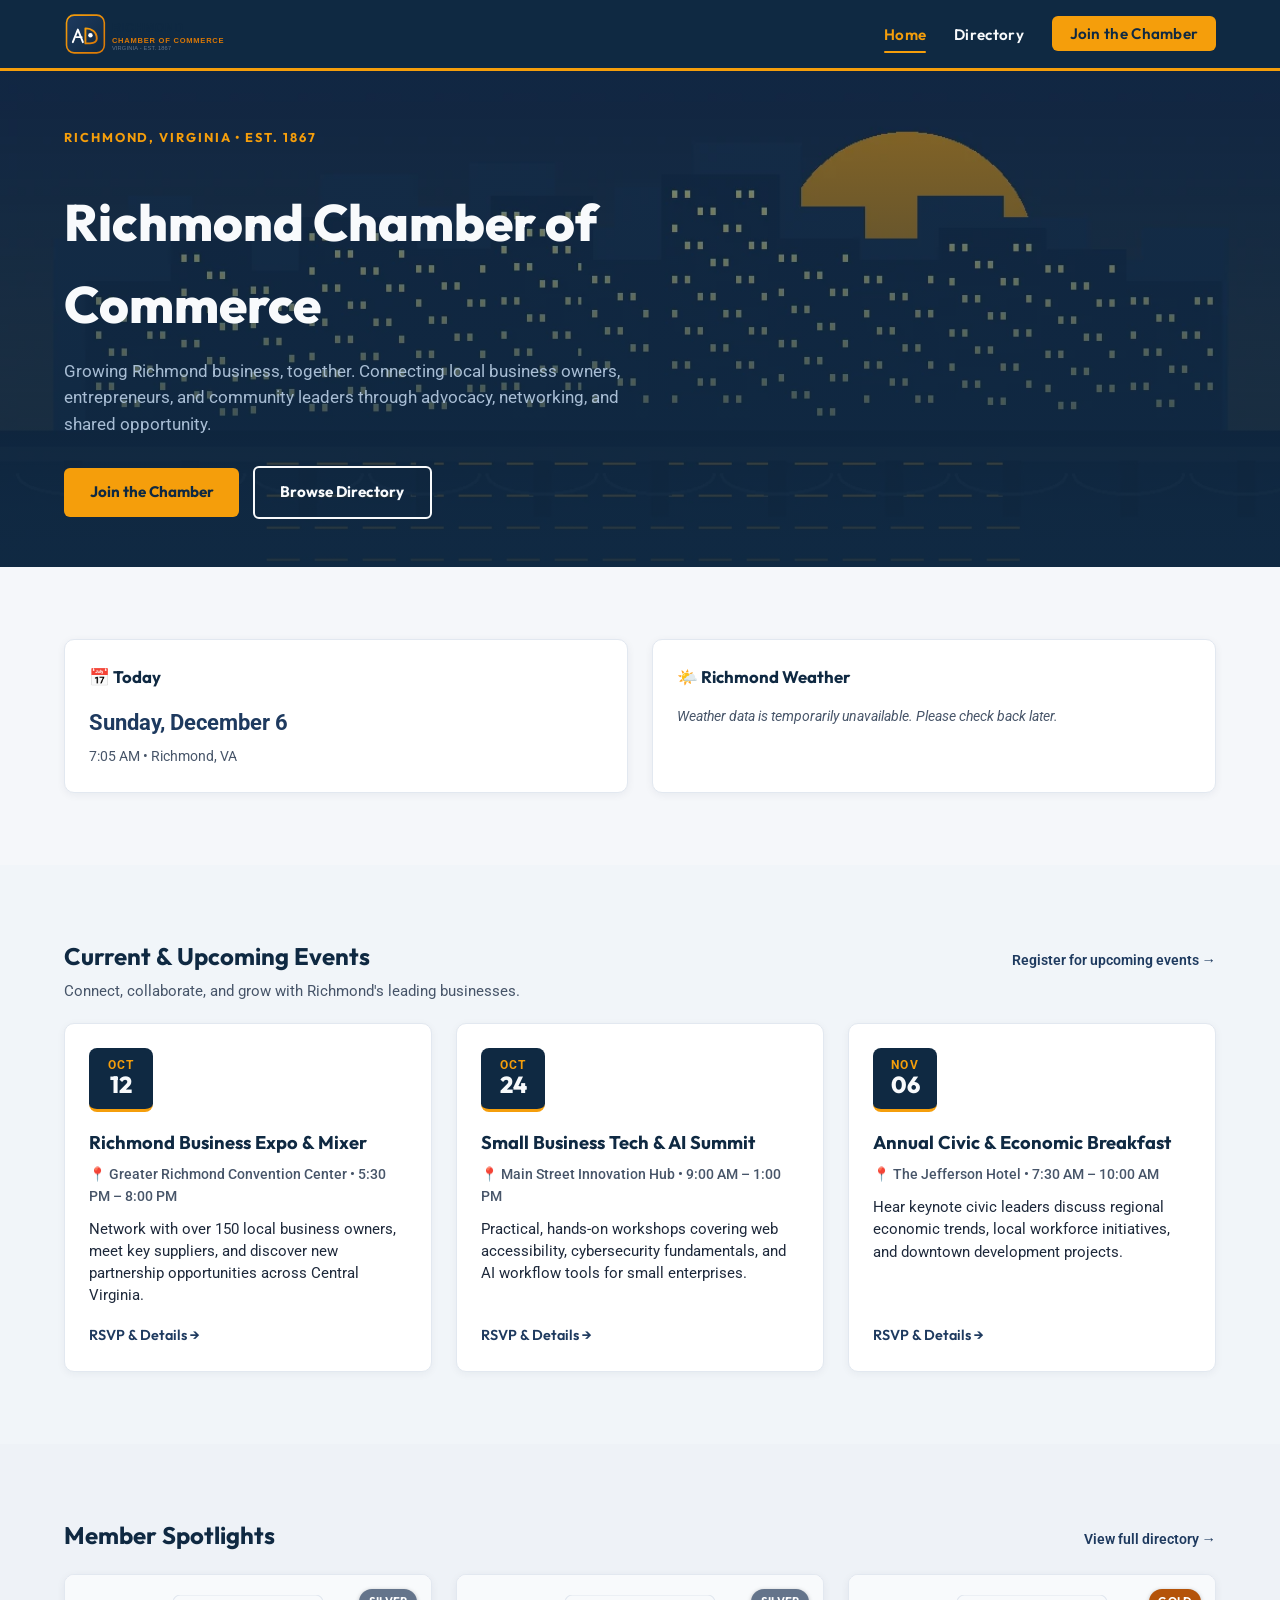
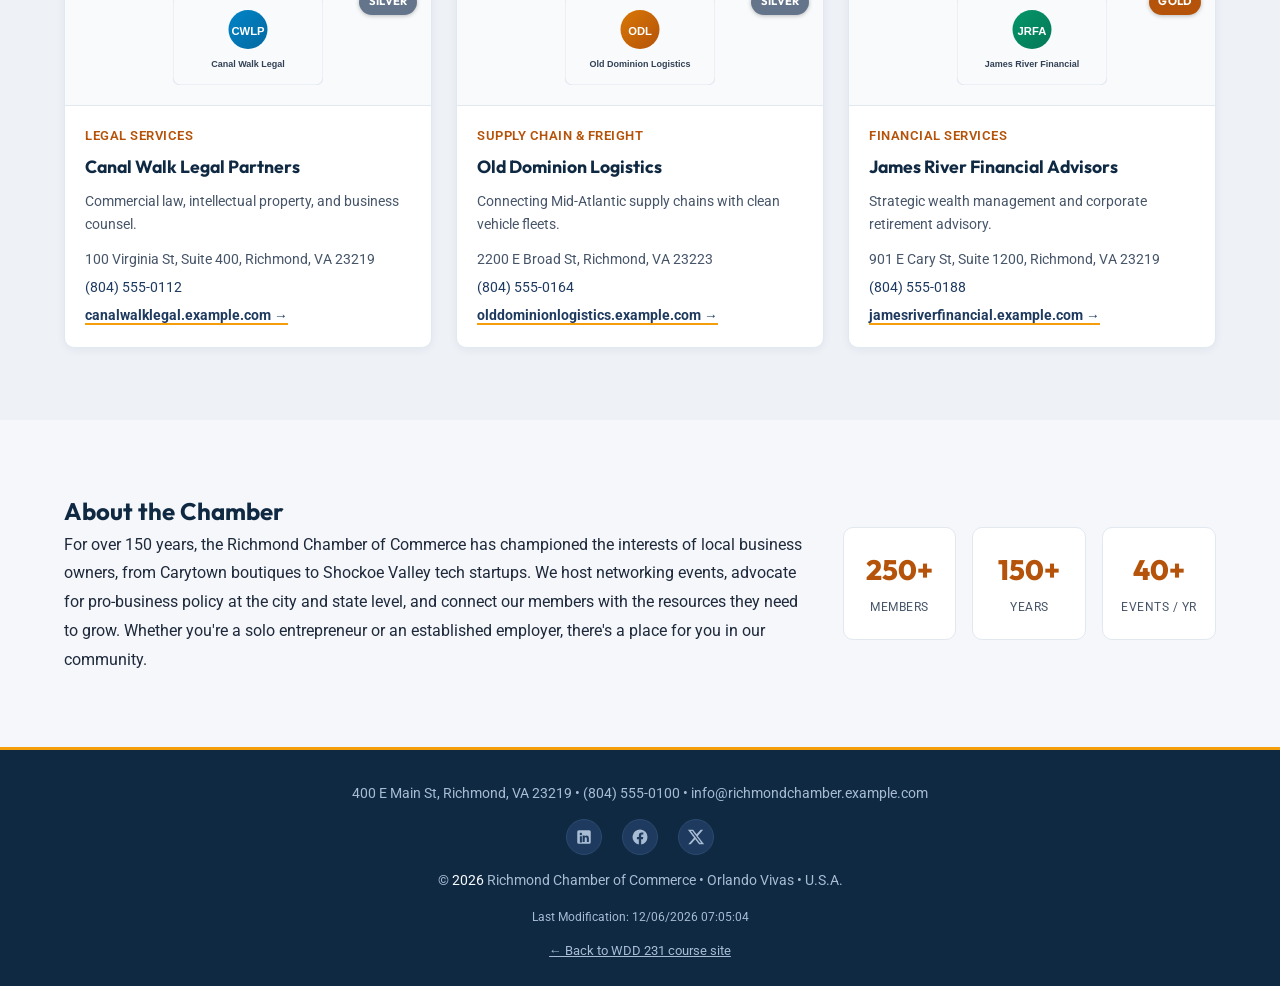
==== commit 96a5487d: "Add Orlando Vivas U.S.A. to footer across chamber pages" ====
--- a/chamber/index.html
+++ b/chamber/index.html
@@ -194,7 +194,7 @@
                 </a>
             </div>
             <p class="footer-info">
-                &copy; <span id="currentyear"></span> Richmond Chamber of Commerce
+                &copy; <span id="currentyear"></span> Richmond Chamber of Commerce &bull; Orlando Vivas &bull; U.S.A.
             </p>
             <p class="last-modified">Last Modification: <span id="lastModified"></span></p>
             <a href="../index.html" class="footer-course-link">&larr; Back to WDD 231 course site</a>
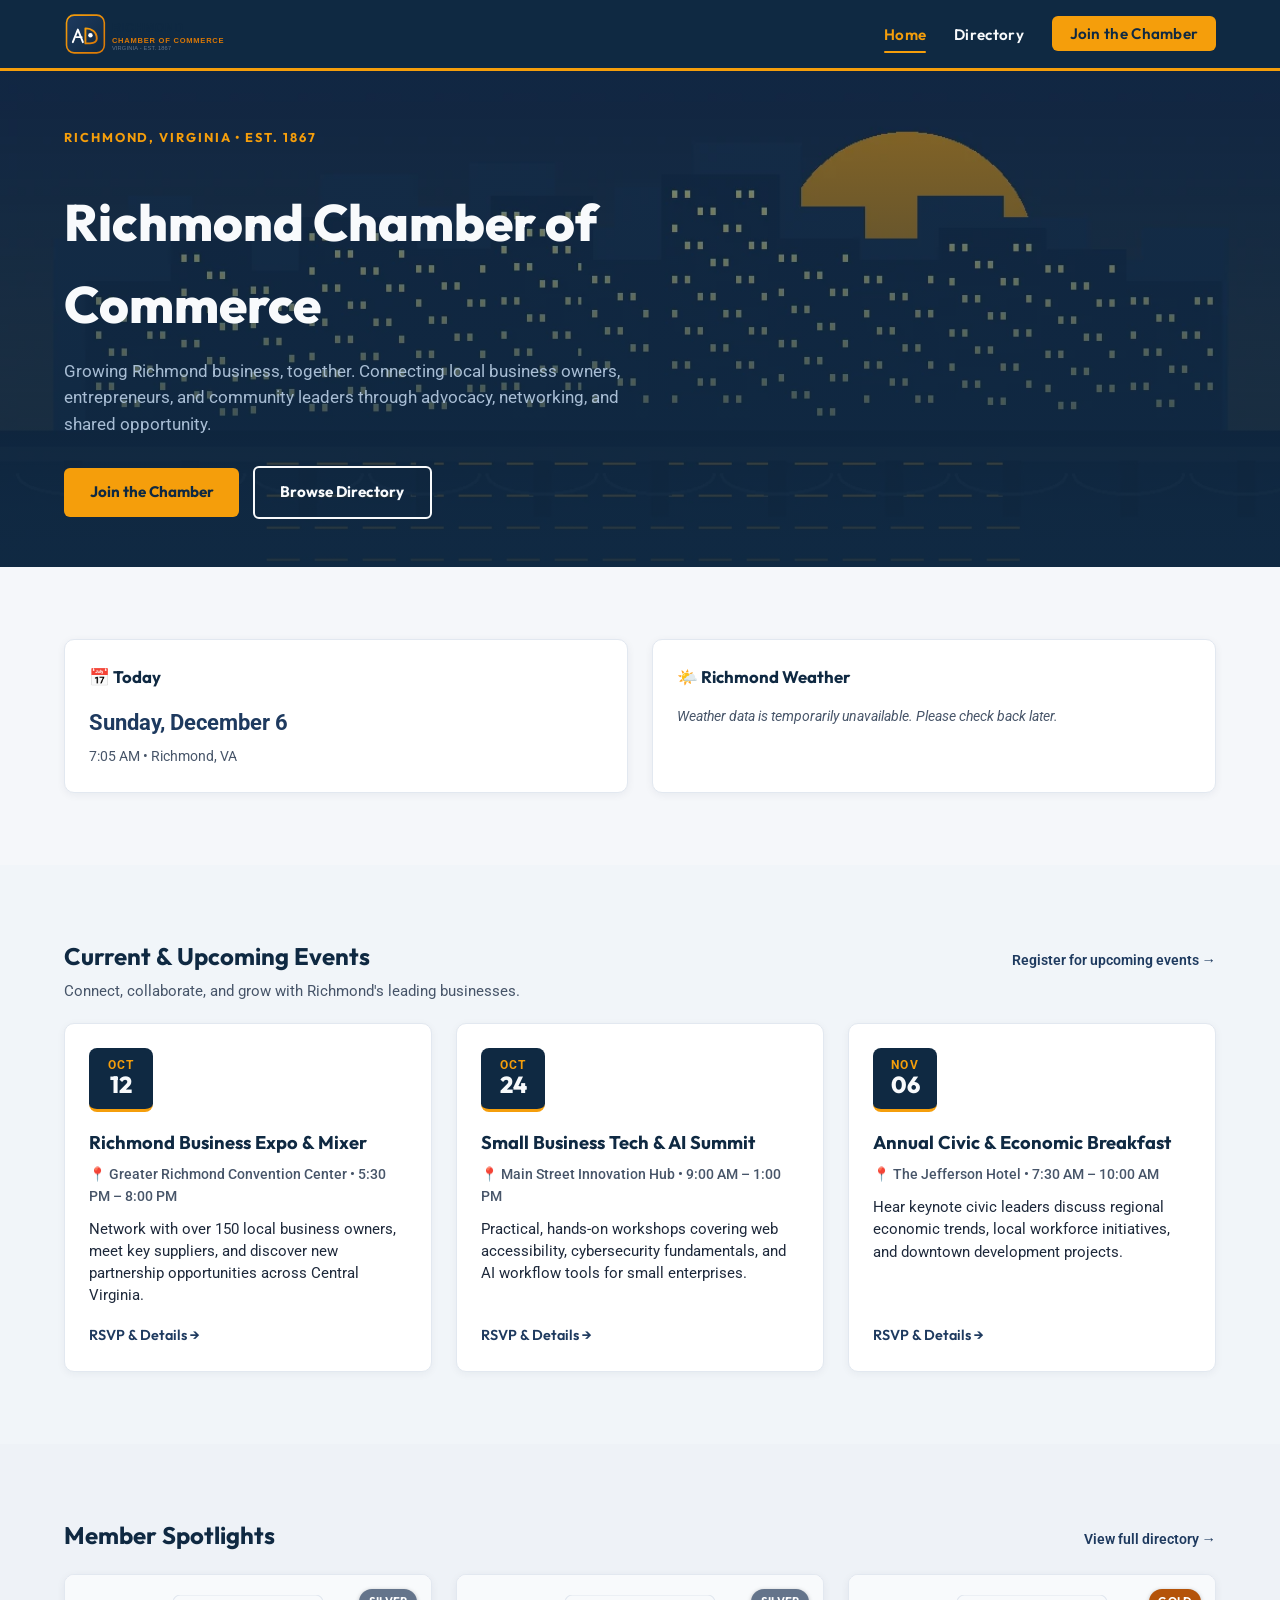
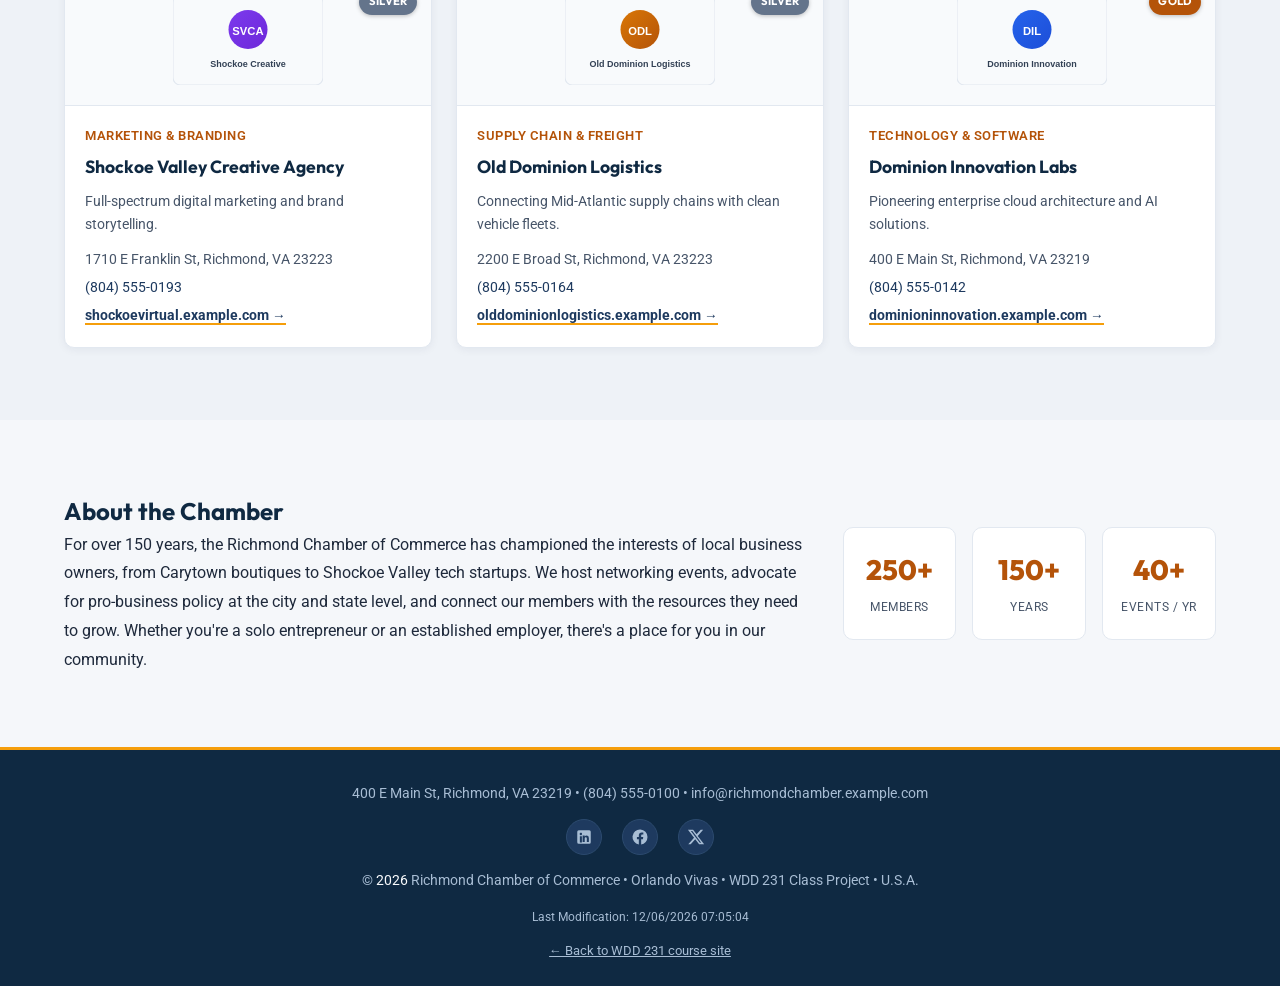
==== commit b1ef3b3c: "Update footer with student name, WDD 231 Class Project, and location" ====
--- a/chamber/index.html
+++ b/chamber/index.html
@@ -194,7 +194,7 @@
                 </a>
             </div>
             <p class="footer-info">
-                &copy; <span id="currentyear"></span> Richmond Chamber of Commerce &bull; Orlando Vivas &bull; U.S.A.
+                &copy; <span id="currentyear"></span> Richmond Chamber of Commerce &bull; Orlando Vivas &bull; WDD 231 Class Project &bull; U.S.A.
             </p>
             <p class="last-modified">Last Modification: <span id="lastModified"></span></p>
             <a href="../index.html" class="footer-course-link">&larr; Back to WDD 231 course site</a>
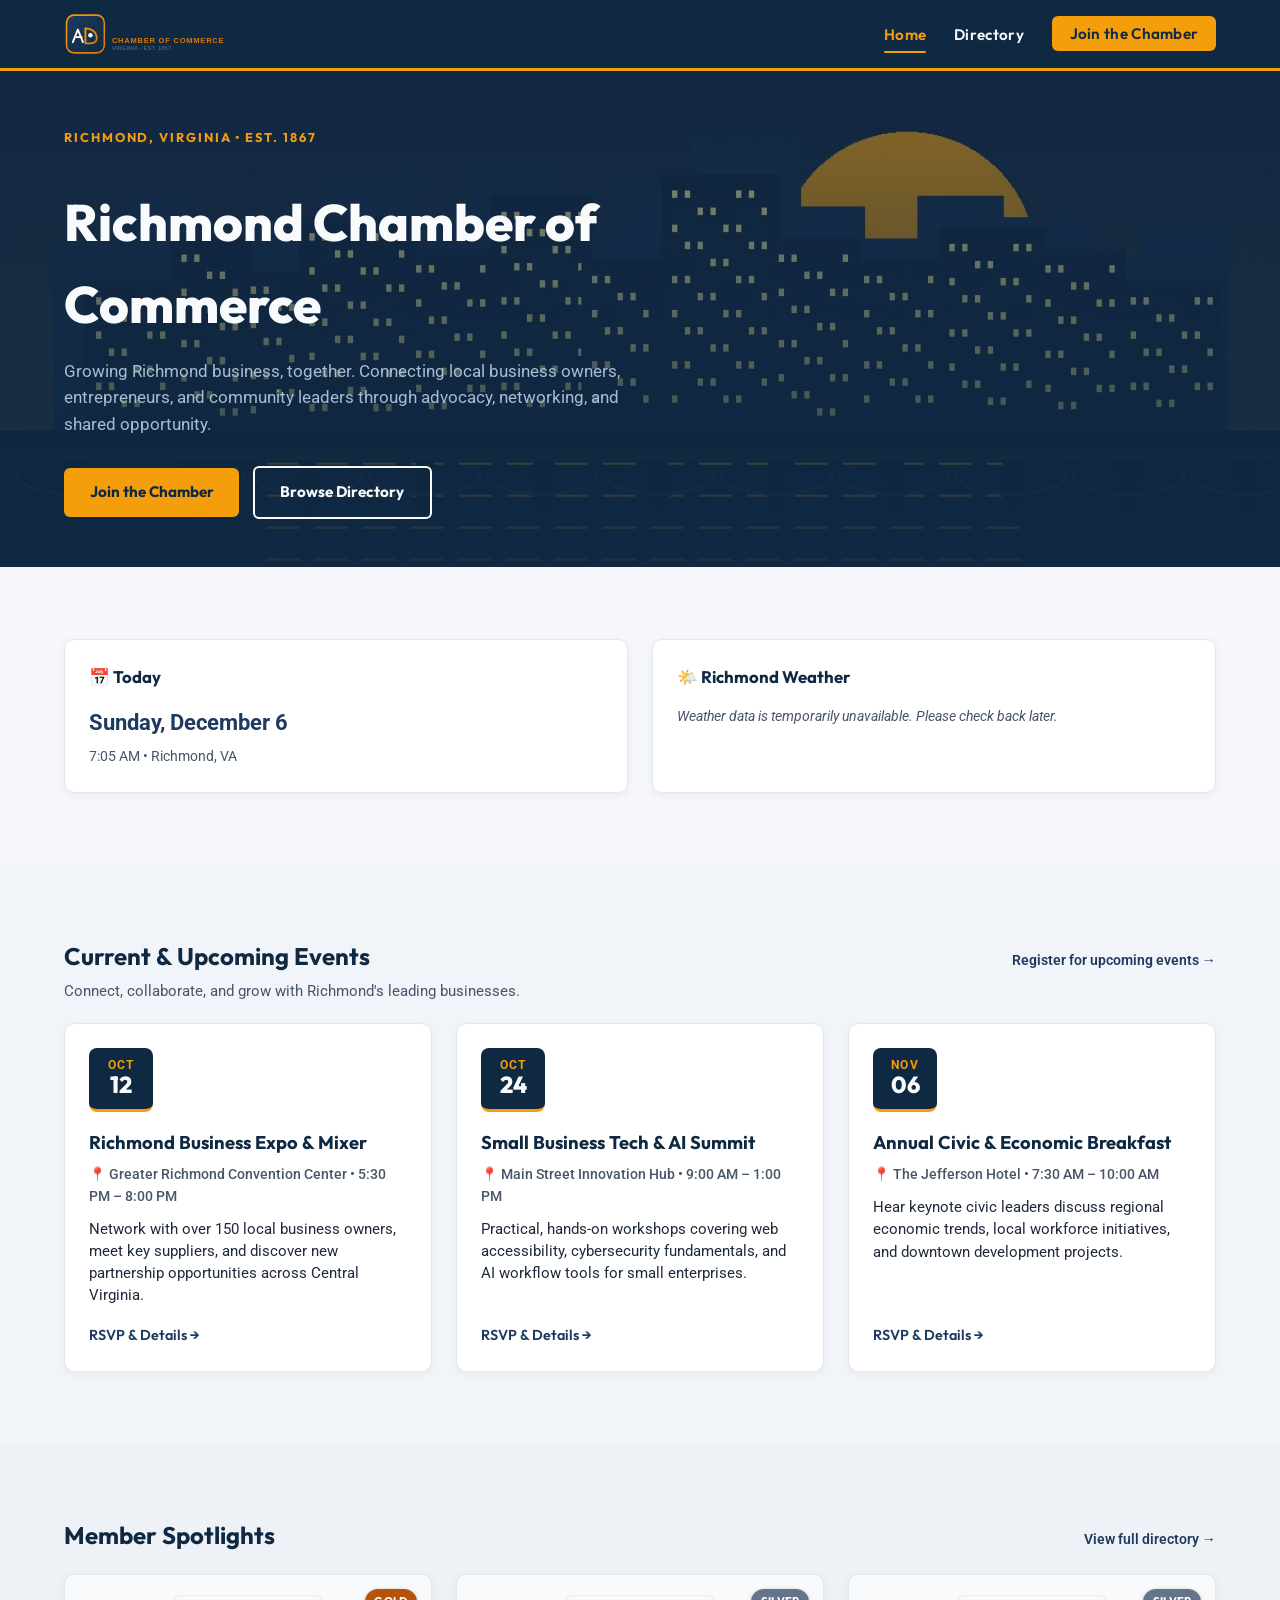
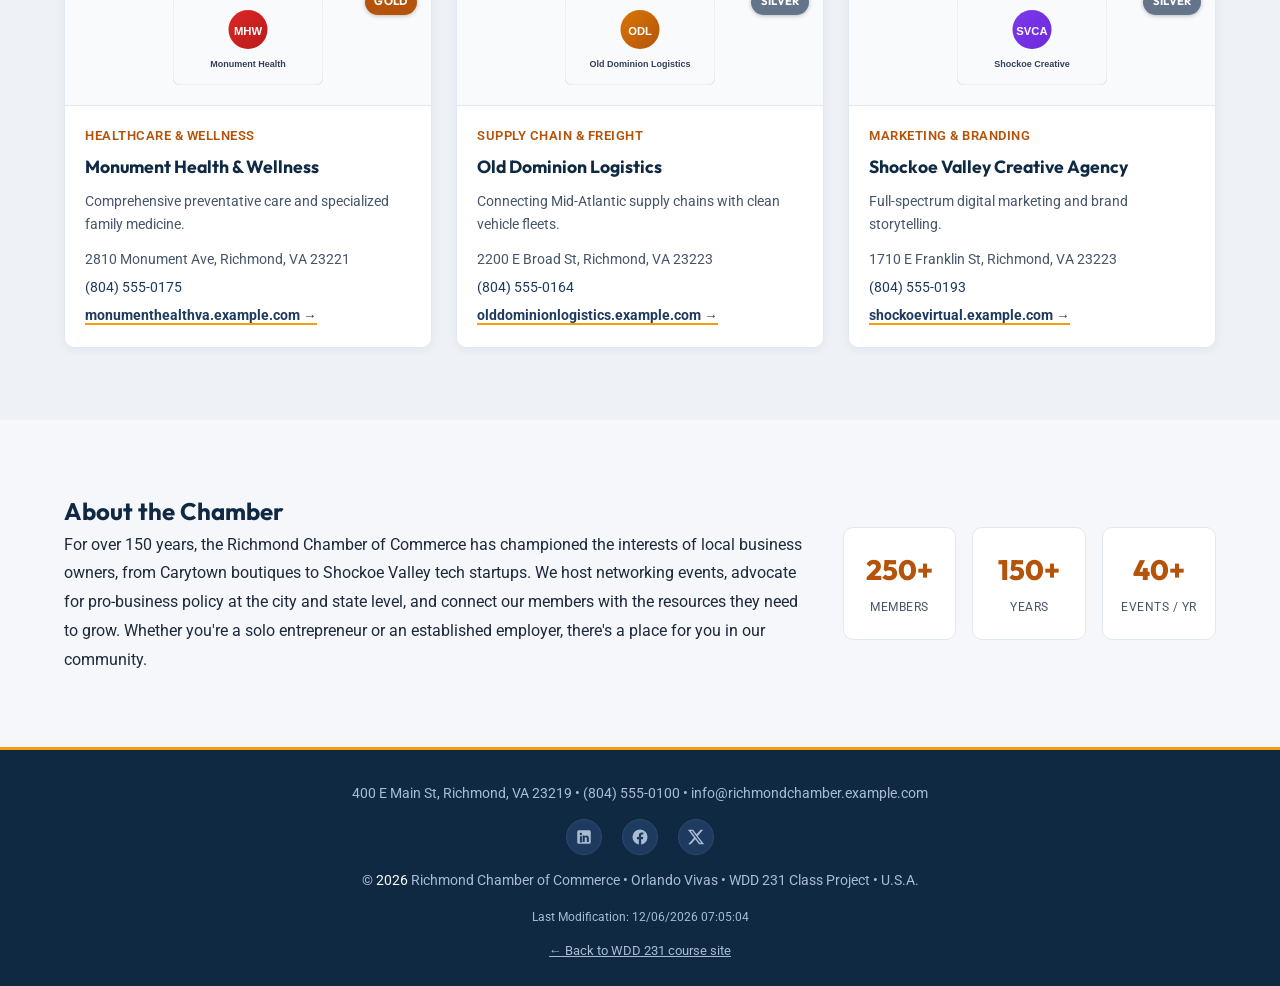
==== commit f6e7437d: "Optimize directory list view without images and update canonical OG URLs for W02" ====
--- a/chamber/index.html
+++ b/chamber/index.html
@@ -17,8 +17,8 @@
     <meta property="og:title" content="Richmond Chamber of Commerce | Virginia Business Network">
     <meta property="og:type" content="website">
     <meta property="og:description" content="Richmond Chamber of Commerce connects local businesses, members, and the community in Richmond, Virginia.">
-    <meta property="og:image" content="https://vivaseliezer.github.io/wdd_231/chamber/images/richmond-hero.webp">
-    <meta property="og:url" content="https://vivaseliezer.github.io/wdd_231/chamber/index.html">
+    <meta property="og:image" content="https://vivaseliezer.github.io/wdd231/chamber/images/richmond-hero.webp">
+    <meta property="og:url" content="https://vivaseliezer.github.io/wdd231/chamber/index.html">
 
     <!-- Stylesheets -->
     <link rel="stylesheet" href="styles/normalize.css">
--- a/chamber/styles/styles.css
+++ b/chamber/styles/styles.css
@@ -641,13 +641,11 @@
 .directory-list .member-card {
     flex-direction: row;
     align-items: center;
+    padding: 1.1rem 1.5rem;
 }
 
 .directory-list .member-logo-wrap {
-    border-bottom: none;
-    border-right: 1px solid var(--card-border);
-    width: 160px;
-    flex-shrink: 0;
+    display: none;
 }
 
 .directory-list .member-body {
@@ -655,6 +653,8 @@
     flex-wrap: wrap;
     align-items: center;
     gap: 0.5rem 1.5rem;
+    padding: 0;
+    width: 100%;
 }
 
 .directory-list .member-name {
@@ -1142,10 +1142,6 @@
 
     .form-layout {
         grid-template-columns: 1fr;
-    }
-
-    .directory-list .member-logo-wrap {
-        width: 120px;
     }
 }
 
@@ -1218,15 +1214,13 @@
 
     .directory-list .member-card {
         flex-direction: column;
-    }
-
-    .directory-list .member-logo-wrap {
-        width: 100%;
-        border-right: none;
-        border-bottom: 1px solid var(--card-border);
-    }
-
-    .directory-list .member-tagline {
-        display: block;
-    }
-}
+        align-items: flex-start;
+        padding: 1rem;
+    }
+
+    .directory-list .member-body {
+        flex-direction: column;
+        align-items: flex-start;
+        gap: 0.35rem;
+    }
+}
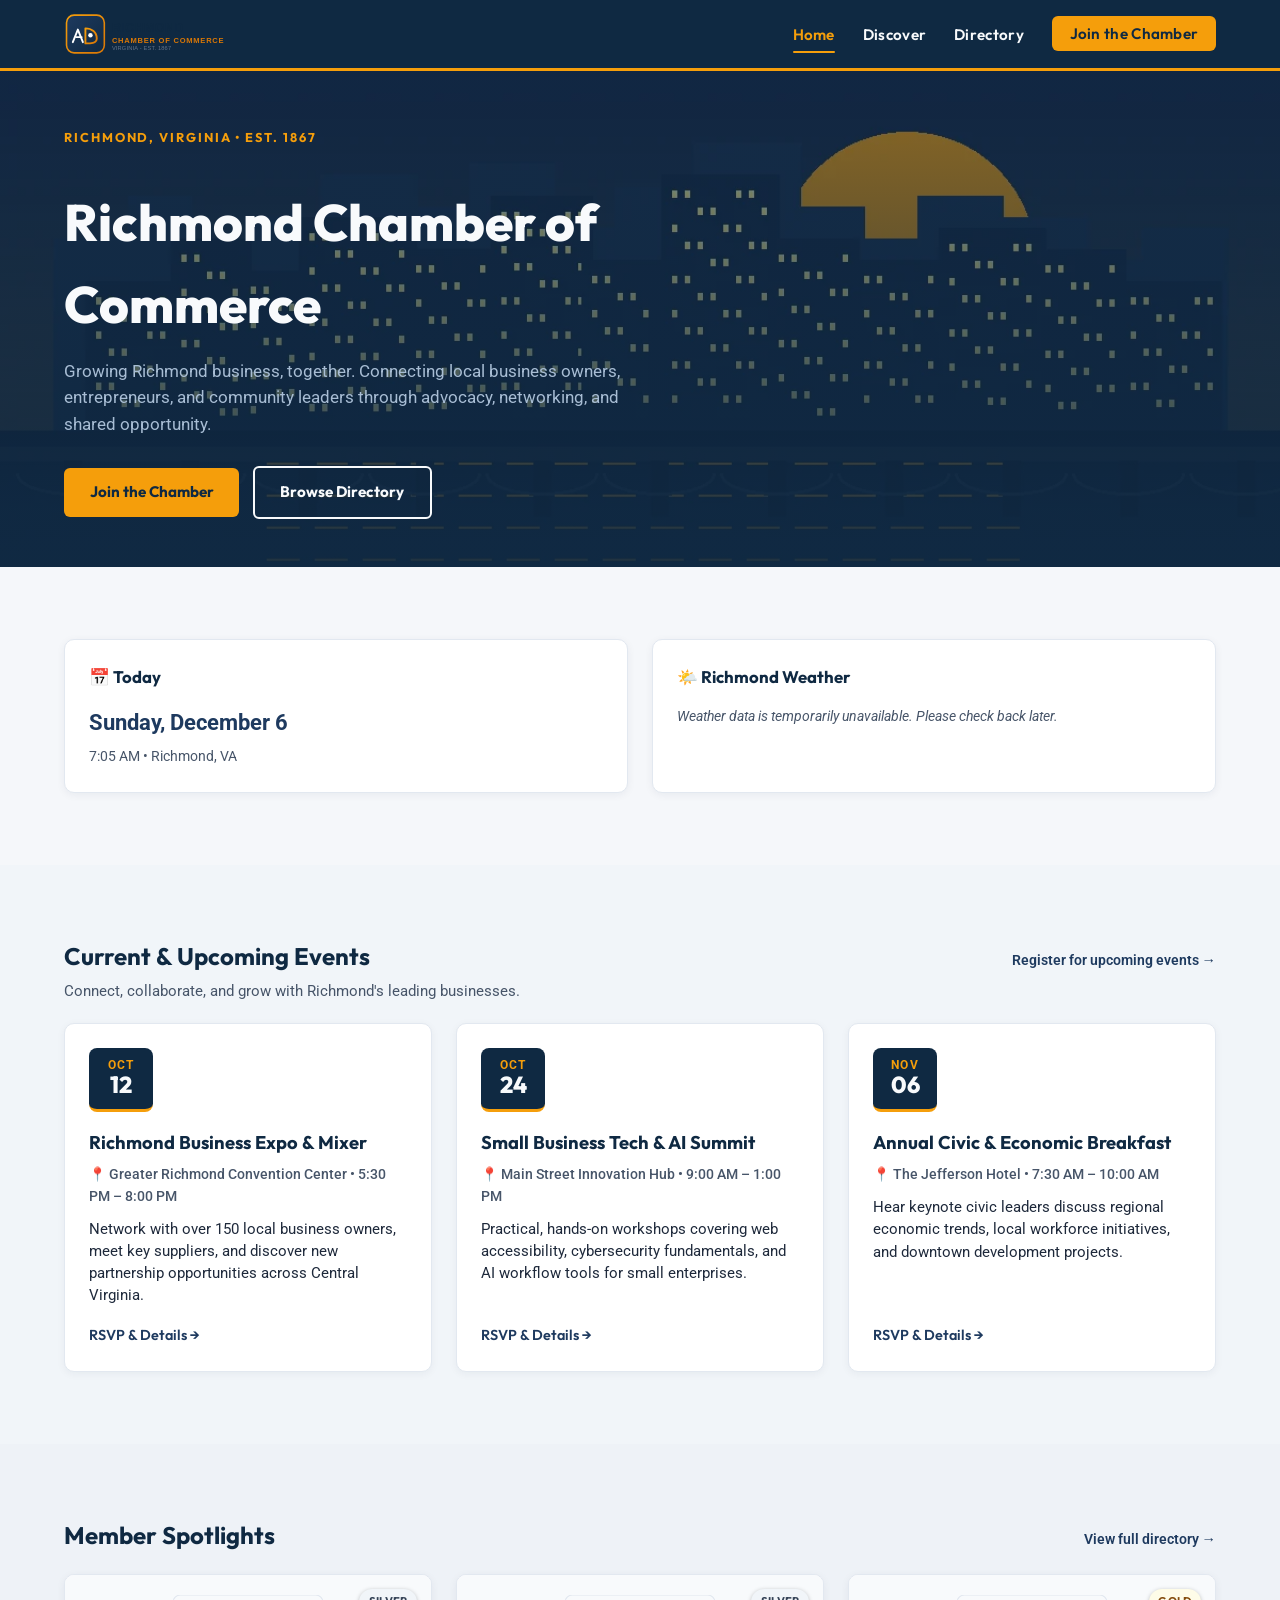
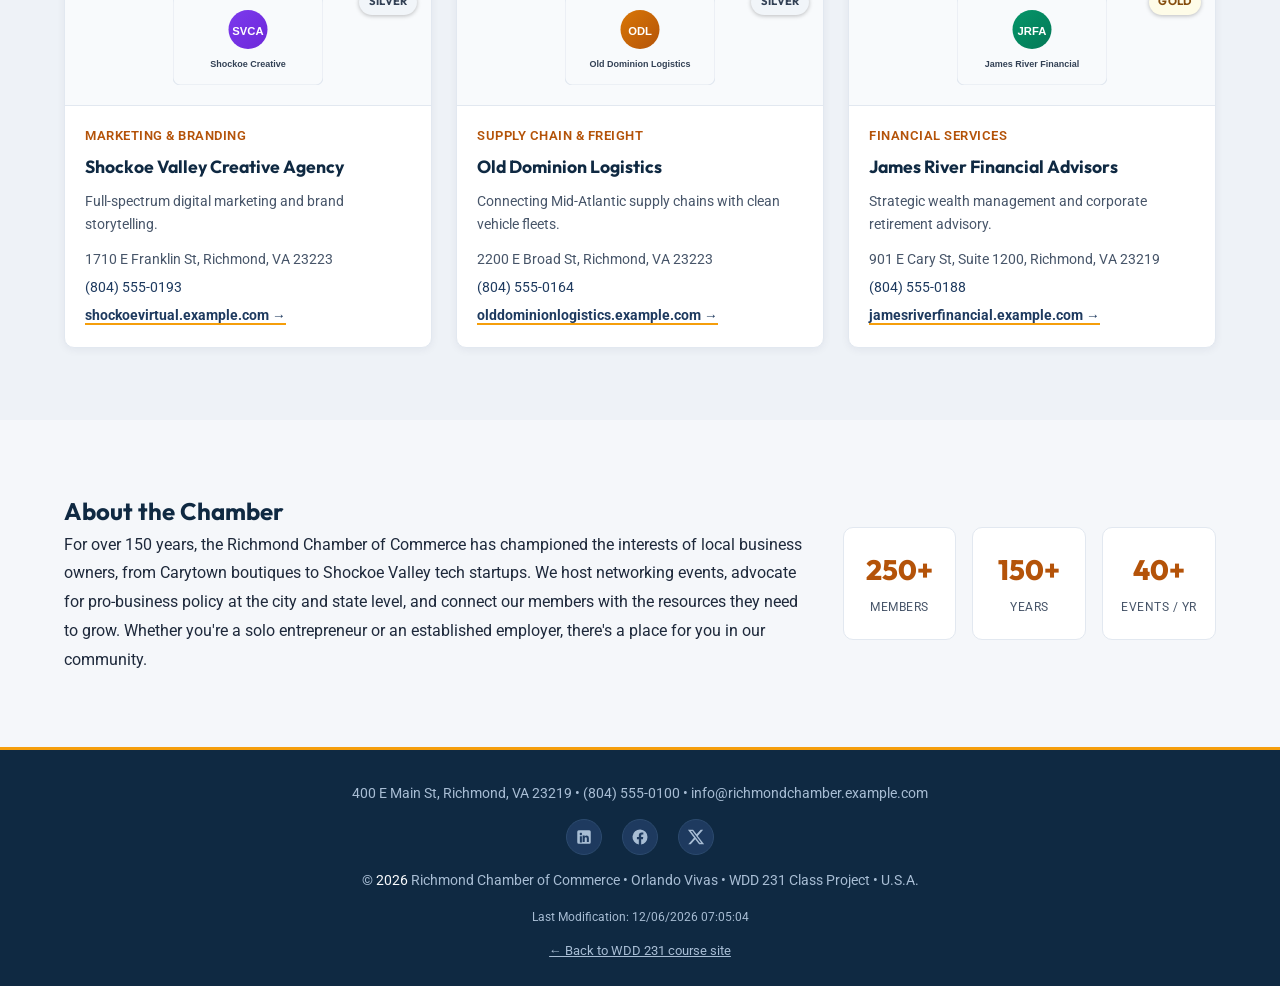
==== commit 7238777f: "Complete W05 Assignment: Chamber Discover page with responsive named grid areas, JSON data, and loca" ====
--- a/chamber/index.html
+++ b/chamber/index.html
@@ -40,6 +40,7 @@
             <nav>
                 <ul class="nav-menu" id="nav-menu">
                     <li><a href="index.html" class="active">Home</a></li>
+                    <li><a href="discover.html">Discover</a></li>
                     <li><a href="directory.html">Directory</a></li>
                     <li class="nav-cta"><a href="join.html">Join the Chamber</a></li>
                 </ul>
--- a/chamber/styles/styles.css
+++ b/chamber/styles/styles.css
@@ -745,9 +745,10 @@
 /* Forms (Join page) */
 .form-layout {
     display: grid;
-    grid-template-columns: 1.4fr 1fr;
-    gap: 2rem;
+    grid-template-columns: 1.35fr 1fr;
+    gap: 2.5rem;
     align-items: start;
+    margin-top: 1.5rem;
 }
 
 .join-form {
@@ -802,10 +803,9 @@
     color: var(--text-primary);
 }
 
-.form-field .hint {
-    font-size: 0.75rem;
-    color: var(--text-secondary);
-    font-weight: 400;
+.required {
+    color: #dc2626;
+    margin-left: 0.15rem;
 }
 
 .form-field input,
@@ -813,19 +813,20 @@
 .form-field select {
     font-family: var(--font-body);
     font-size: 0.95rem;
-    padding: 0.6rem 0.75rem;
+    padding: 0.65rem 0.75rem;
     border: 1px solid var(--card-border);
     border-radius: 6px;
     background-color: #fff;
     color: var(--text-primary);
+    transition: border-color var(--transition-speed) ease, box-shadow var(--transition-speed) ease;
 }
 
 .form-field input:focus,
 .form-field textarea:focus,
 .form-field select:focus {
-    outline: 2px solid var(--gold);
-    outline-offset: 1px;
+    outline: none;
     border-color: var(--gold-dark);
+    box-shadow: 0 0 0 3px rgba(245, 158, 11, 0.25);
 }
 
 .form-field input:invalid:not(:placeholder-shown) {
@@ -841,113 +842,216 @@
 .membership-option {
     display: flex;
     align-items: center;
-    gap: 0.65rem;
+    gap: 0.75rem;
     border: 1px solid var(--card-border);
     border-radius: 8px;
-    padding: 0.65rem 0.85rem;
+    padding: 0.75rem 0.9rem;
+    background-color: #fff;
+    cursor: pointer;
+    transition: border-color var(--transition-speed) ease, background-color var(--transition-speed) ease;
+}
+
+.membership-option:hover {
+    border-color: var(--navy-mid);
+    background-color: #f8fafc;
+}
+
+.membership-option input[type="radio"] {
+    accent-color: var(--navy-dark);
+    width: 1.1rem;
+    height: 1.1rem;
+    cursor: pointer;
 }
 
 .membership-option label {
     flex: 1;
     font-weight: 600;
     font-size: 0.92rem;
-}
-
-.membership-option .level-info-btn {
+    color: var(--text-primary);
+    cursor: pointer;
+}
+
+.form-submit {
+    margin-top: 0.5rem;
+    width: 100%;
+}
+
+/* Membership Level Cards (Join page sidebar) */
+.membership-sidebar {
+    display: flex;
+    flex-direction: column;
+}
+
+.sidebar-heading {
+    font-family: var(--font-heading);
+    font-size: 1.35rem;
+    color: var(--navy-dark);
+    margin-bottom: 1rem;
+    font-weight: 700;
+}
+
+.membership-cards {
+    display: flex;
+    flex-direction: column;
+    gap: 1.25rem;
+}
+
+/* Initial Load Animation on the 4 Membership Cards */
+@keyframes cardEntrance {
+    0% {
+        opacity: 0;
+        transform: translateY(22px) scale(0.97);
+    }
+    100% {
+        opacity: 1;
+        transform: translateY(0) scale(1);
+    }
+}
+
+.membership-card {
+    background-color: var(--card-bg);
+    border: 1px solid var(--card-border);
+    border-radius: var(--border-radius);
+    padding: 1.35rem 1.5rem;
+    box-shadow: 0 3px 10px rgba(15, 41, 66, 0.06);
+    display: flex;
+    flex-direction: column;
+    gap: 0.75rem;
+    border-left: 6px solid var(--navy-mid);
+    animation: cardEntrance 0.75s ease-out forwards;
+    opacity: 0;
+}
+
+.membership-card:nth-child(1) {
+    animation-delay: 0.1s;
+    border-left-color: #10b981; /* Non-profit emerald */
+}
+
+.membership-card:nth-child(2) {
+    animation-delay: 0.25s;
+    border-left-color: #cd7f32; /* Bronze */
+}
+
+.membership-card:nth-child(3) {
+    animation-delay: 0.4s;
+    border-left-color: #64748b; /* Silver slate */
+}
+
+.membership-card:nth-child(4) {
+    animation-delay: 0.55s;
+    border-left-color: var(--gold-dark); /* Gold */
+}
+
+.membership-card .card-header {
+    display: flex;
+    flex-direction: column;
+    gap: 0.25rem;
+}
+
+.card-badge {
+    align-self: flex-start;
+    font-size: 0.72rem;
+    font-weight: 700;
+    text-transform: uppercase;
+    letter-spacing: 0.05em;
+    padding: 0.2rem 0.55rem;
+    border-radius: 9999px;
+}
+
+.badge-np {
+    background-color: #ecfdf5;
+    color: #065f46;
+}
+
+.badge-bronze {
+    background-color: #fff7ed;
+    color: #9a3412;
+}
+
+.badge-silver {
+    background-color: #f1f5f9;
+    color: #334155;
+}
+
+.badge-gold {
+    background-color: #fefce8;
+    color: #854d0e;
+}
+
+.membership-card h3 {
+    font-family: var(--font-heading);
+    font-size: 1.15rem;
+    color: var(--navy-dark);
+    margin: 0.2rem 0 0;
+    font-weight: 700;
+}
+
+.card-price {
+    font-family: var(--font-heading);
+    font-size: 1.35rem;
+    font-weight: 800;
+    color: var(--navy-dark);
+    margin: 0;
+}
+
+.card-price span {
+    font-size: 0.85rem;
+    font-weight: 500;
+    color: var(--text-secondary);
+}
+
+.card-desc {
+    font-size: 0.88rem;
+    color: var(--text-secondary);
+    line-height: 1.5;
+    margin: 0;
+}
+
+.btn-modal-open {
+    align-self: flex-start;
     background: none;
     border: 1px solid var(--navy-mid);
     color: var(--navy-mid);
-    width: 24px;
-    height: 24px;
-    border-radius: 50%;
-    font-size: 0.8rem;
-    font-weight: 700;
+    font-family: var(--font-heading);
+    font-size: 0.85rem;
+    font-weight: 600;
+    padding: 0.45rem 0.9rem;
+    border-radius: 6px;
     cursor: pointer;
-    line-height: 1;
-    flex-shrink: 0;
-}
-
-.membership-option .level-info-btn:hover {
+    transition: all var(--transition-speed) ease;
+    margin-top: 0.25rem;
+}
+
+.btn-modal-open:hover,
+.btn-modal-open:focus-visible {
     background-color: var(--navy-mid);
-    color: #fff;
-}
-
-.form-submit {
-    margin-top: 0.5rem;
-    width: 100%;
-}
-
-/* Sidebar cards on join page */
-.info-card {
-    background-color: var(--navy-dark);
     color: var(--text-onnavy);
-    border-radius: var(--border-radius);
-    padding: 1.5rem;
-    margin-bottom: 1.5rem;
-}
-
-.info-card h3 {
-    font-family: var(--font-heading);
-    color: var(--gold);
-    margin-bottom: 0.6rem;
-    font-size: 1.05rem;
-}
-
-.info-card p {
-    color: var(--text-onnavy-muted);
-    font-size: 0.9rem;
-    margin-bottom: 0.5rem;
-}
-
-.benefit-card {
-    background-color: var(--card-bg);
-    border: 1px solid var(--card-border);
-    border-radius: var(--border-radius);
-    padding: 1.25rem;
-    margin-bottom: 1rem;
-}
-
-.benefit-card h4 {
-    font-family: var(--font-heading);
-    color: var(--navy-dark);
-    margin-bottom: 0.4rem;
-    font-size: 0.98rem;
-}
-
-.benefit-card ul {
-    margin: 0.4rem 0 0 1.1rem;
-    color: var(--text-secondary);
-    font-size: 0.85rem;
-}
-
-.benefit-card li {
-    margin-bottom: 0.2rem;
-}
-
-/* Dialog / modal (level info, on Join page) */
-dialog#level-dialog {
+}
+
+/* Dialog / Modal (Membership Levels on Join Page) */
+dialog.level-modal {
     background-color: var(--card-bg);
     color: var(--text-primary);
     border: 1px solid var(--card-border);
     border-radius: var(--border-radius);
     padding: 0;
-    max-width: 460px;
+    max-width: 520px;
     width: 90%;
     margin: auto;
-    box-shadow: 0 10px 25px rgba(0, 0, 0, 0.35);
-}
-
-dialog#level-dialog::backdrop {
-    background-color: rgba(15, 41, 66, 0.55);
-    backdrop-filter: blur(2px);
-}
-
-.dialog-content {
+    box-shadow: 0 12px 35px rgba(0, 0, 0, 0.35);
+}
+
+dialog.level-modal::backdrop {
+    background-color: rgba(15, 41, 66, 0.65);
+    backdrop-filter: blur(3px);
+}
+
+.modal-dialog-content {
     display: flex;
     flex-direction: column;
 }
 
-.dialog-header {
+.modal-header {
     background-color: var(--navy-dark);
     color: var(--text-onnavy);
     padding: 1rem 1.5rem;
@@ -957,32 +1061,75 @@
     border-radius: var(--border-radius) var(--border-radius) 0 0;
 }
 
-.dialog-header h3 {
+.modal-header h3 {
     font-family: var(--font-heading);
     font-size: 1.15rem;
     margin: 0;
     color: var(--gold);
-}
-
-.close-btn {
+    font-weight: 700;
+}
+
+.modal-close-btn {
     background: none;
     border: none;
     color: var(--text-onnavy);
     font-size: 1.5rem;
     cursor: pointer;
     line-height: 1;
-    padding: 0 0.25rem;
-}
-
-.close-btn:hover {
+    padding: 0 0.3rem;
+    transition: color var(--transition-speed) ease;
+}
+
+.modal-close-btn:hover,
+.modal-close-btn:focus-visible {
     color: var(--gold);
 }
 
-.dialog-body {
+.modal-body {
     padding: 1.5rem;
     font-size: 0.92rem;
     color: var(--text-primary);
     line-height: 1.6;
+}
+
+.modal-cost-highlight {
+    font-size: 1rem;
+    color: var(--navy-dark);
+    margin-bottom: 1rem;
+    padding-bottom: 0.75rem;
+    border-bottom: 1px solid var(--card-border);
+}
+
+.modal-cost-highlight strong {
+    color: var(--gold-dark);
+}
+
+.modal-body h4 {
+    font-family: var(--font-heading);
+    font-size: 0.95rem;
+    color: var(--navy-dark);
+    margin-bottom: 0.5rem;
+}
+
+.modal-list {
+    margin: 0.5rem 0 0 1.25rem;
+    color: var(--text-secondary);
+}
+
+.modal-list li {
+    margin-bottom: 0.4rem;
+}
+
+.modal-footer {
+    display: flex;
+    justify-content: flex-end;
+    padding: 0.75rem 1.5rem 1.25rem;
+    border-top: 1px solid var(--card-border);
+}
+
+.modal-footer .btn {
+    padding: 0.45rem 1.25rem;
+    font-size: 0.85rem;
 }
 
 /* Thank you page */
@@ -990,31 +1137,41 @@
     background-color: var(--card-bg);
     border: 1px solid var(--card-border);
     border-radius: var(--border-radius);
-    padding: 2rem;
-    max-width: 640px;
-    margin: 1rem auto 0;
-    box-shadow: 0 2px 8px rgba(15, 41, 66, 0.06);
+    padding: 2.25rem;
+    max-width: 680px;
+    margin: 1.5rem auto 0;
+    box-shadow: 0 4px 14px rgba(15, 41, 66, 0.08);
 }
 
 .thankyou-icon {
-    font-size: 2.75rem;
+    font-size: 3rem;
     margin-bottom: 0.5rem;
+    text-align: center;
 }
 
 .thankyou-card h2 {
     font-family: var(--font-heading);
     color: var(--navy-dark);
     margin-bottom: 0.5rem;
+    text-align: center;
+    font-size: 1.4rem;
 }
 
 .thankyou-card > p {
     color: var(--text-secondary);
     margin-bottom: 1.5rem;
+    text-align: center;
+    line-height: 1.6;
 }
 
 .summary-table {
     width: 100%;
     border-collapse: collapse;
+    margin-top: 1rem;
+    background-color: #fff;
+    border: 1px solid var(--card-border);
+    border-radius: 8px;
+    overflow: hidden;
 }
 
 .summary-table tr {
@@ -1028,19 +1185,28 @@
 .summary-table th,
 .summary-table td {
     text-align: left;
-    padding: 0.65rem 0.5rem;
+    padding: 0.75rem 1rem;
     font-size: 0.92rem;
 }
 
 .summary-table th {
     color: var(--text-secondary);
     font-weight: 600;
-    width: 40%;
+    width: 38%;
+    background-color: #f8fafc;
 }
 
 .summary-table td {
     color: var(--text-primary);
     font-weight: 500;
+}
+
+.thankyou-actions {
+    display: flex;
+    justify-content: center;
+    gap: 1rem;
+    margin-top: 2rem;
+    flex-wrap: wrap;
 }
 
 /* Footer */
@@ -1224,3 +1390,336 @@
         gap: 0.35rem;
     }
 }
+
+/* ========================================================
+   DISCOVER PAGE STYLES (WDD 231 - W05)
+   ======================================================== */
+
+/* Visitor Message Banner (localStorage) */
+.visit-banner {
+    display: flex;
+    justify-content: space-between;
+    align-items: center;
+    background: linear-gradient(135deg, #1e3a5f 0%, #0f2942 100%);
+    color: #ffffff;
+    border-left: 5px solid var(--gold);
+    border-radius: var(--border-radius);
+    padding: 0.95rem 1.25rem;
+    margin-bottom: 2rem;
+    box-shadow: 0 4px 12px rgba(15, 41, 66, 0.12);
+}
+
+.visit-text {
+    font-size: 1rem;
+    font-weight: 500;
+    line-height: 1.4;
+    color: #ffffff;
+    margin: 0;
+}
+
+.close-visit-btn {
+    background: transparent;
+    border: none;
+    color: #ffffff;
+    font-size: 1.6rem;
+    line-height: 1;
+    cursor: pointer;
+    padding: 0 0.5rem;
+    opacity: 0.85;
+    transition: opacity var(--transition-speed) ease, color var(--transition-speed) ease;
+}
+
+.close-visit-btn:hover {
+    opacity: 1;
+    color: var(--gold);
+}
+
+/* ========================================================
+   Discover Grid - Layout 1: Small Screens (320px to 640px)
+   Named Grid Areas for small screen layout
+   ======================================================== */
+.discover-grid {
+    display: grid;
+    gap: 1.5rem;
+    grid-template-columns: 1fr;
+    grid-template-areas:
+        "card1"
+        "card2"
+        "card3"
+        "card4"
+        "card5"
+        "card6"
+        "card7"
+        "card8";
+}
+
+/* Assign card grid areas */
+.discover-card.card1 { grid-area: card1; }
+.discover-card.card2 { grid-area: card2; }
+.discover-card.card3 { grid-area: card3; }
+.discover-card.card4 { grid-area: card4; }
+.discover-card.card5 { grid-area: card5; }
+.discover-card.card6 { grid-area: card6; }
+.discover-card.card7 { grid-area: card7; }
+.discover-card.card8 { grid-area: card8; }
+
+/* Discover Card Component - Small Screen Internal Grid Area Layout */
+.discover-card {
+    background-color: var(--card-bg);
+    border: 1px solid var(--card-border);
+    border-radius: var(--border-radius);
+    padding: 1.25rem;
+    box-shadow: 0 2px 8px rgba(0, 0, 0, 0.06);
+    display: grid;
+    grid-template-columns: 1fr;
+    grid-template-areas:
+        "title"
+        "image"
+        "description"
+        "address"
+        "button";
+    gap: 0.85rem;
+}
+
+.discover-card h2 {
+    grid-area: title;
+    font-family: var(--font-heading);
+    font-size: 1.35rem;
+    font-weight: 700;
+    color: var(--navy-dark);
+    margin: 0;
+    line-height: 1.3;
+}
+
+.discover-card figure {
+    grid-area: image;
+    margin: 0;
+    width: 100%;
+    overflow: hidden;
+    border-radius: 6px;
+}
+
+.discover-card figure img {
+    width: 100%;
+    height: auto;
+    aspect-ratio: 300 / 200;
+    object-fit: cover;
+    display: block;
+}
+
+.discover-card .card-desc {
+    grid-area: description;
+    color: var(--text-primary);
+    font-size: 0.95rem;
+    line-height: 1.5;
+    margin: 0;
+}
+
+.discover-card address {
+    grid-area: address;
+    font-style: italic;
+    font-size: 0.9rem;
+    color: var(--text-secondary);
+    line-height: 1.4;
+    margin: 0;
+}
+
+.discover-card .btn-learn-more {
+    grid-area: button;
+    background-color: #262e35;
+    color: #ffffff;
+    font-family: var(--font-heading);
+    font-weight: 600;
+    font-size: 0.95rem;
+    padding: 0.75rem 1.5rem;
+    border: none;
+    border-radius: 25px;
+    cursor: pointer;
+    text-align: center;
+    width: 100%;
+    transition: background-color var(--transition-speed) ease;
+}
+
+.discover-card .btn-learn-more:hover {
+    background-color: var(--navy-mid);
+}
+
+/* ========================================================
+   Discover Grid - Layout 2: Medium Screens (641px to 1024px)
+   Named Grid Areas for medium screen layout
+   ======================================================== */
+@media (min-width: 641px) and (max-width: 1024px) {
+    .discover-grid {
+        display: grid;
+        grid-template-columns: 1fr;
+        grid-template-areas:
+            "card1"
+            "card2"
+            "card3"
+            "card4"
+            "card5"
+            "card6"
+            "card7"
+            "card8";
+        gap: 1.75rem;
+    }
+
+    .discover-card {
+        display: grid;
+        grid-template-columns: 280px 1fr;
+        grid-template-rows: auto 1fr auto auto;
+        grid-template-areas:
+            "title       title"
+            "image       description"
+            "image       address"
+            "button      button";
+        gap: 0.85rem 1.25rem;
+        align-items: start;
+        padding: 1.5rem;
+    }
+
+    .discover-card figure img {
+        width: 100%;
+        max-width: 280px;
+        height: auto;
+    }
+}
+
+/* ========================================================
+   Discover Grid - Layout 3: Large Screens (1025px and above)
+   Named Grid Areas for large screen layout (2 columns)
+   ======================================================== */
+@media (min-width: 1025px) {
+    .discover-grid {
+        display: grid;
+        grid-template-columns: 1fr 1fr;
+        grid-template-areas:
+            "card1 card2"
+            "card3 card4"
+            "card5 card6"
+            "card7 card8";
+        gap: 2rem;
+    }
+
+    .discover-card {
+        display: grid;
+        grid-template-columns: 240px 1fr;
+        grid-template-rows: auto 1fr auto auto;
+        grid-template-areas:
+            "title       title"
+            "image       description"
+            "image       address"
+            "button      button";
+        gap: 0.75rem 1rem;
+        align-items: start;
+        padding: 1.5rem;
+    }
+
+    .discover-card figure img {
+        width: 100%;
+        max-width: 240px;
+        height: auto;
+    }
+}
+
+/* ========================================================
+   CSS Image Hover Effect (Larger Views Only: 641px and above)
+   Strictly NOT applied on mobile screens
+   ======================================================== */
+@media (min-width: 641px) {
+    .discover-card figure {
+        overflow: hidden;
+        border-radius: 8px;
+    }
+
+    .discover-card figure img {
+        transition: transform 0.4s ease, filter 0.4s ease, box-shadow 0.4s ease;
+    }
+
+    .discover-card figure:hover img,
+    .discover-card:hover figure img {
+        transform: scale(1.05);
+        filter: brightness(1.06) contrast(1.06);
+        box-shadow: 0 8px 20px rgba(15, 41, 66, 0.22);
+    }
+}
+
+/* ========================================================
+   Discover Attraction Modal Dialog
+   ======================================================== */
+#discover-modal {
+    border: none;
+    border-radius: 12px;
+    padding: 0;
+    max-width: 540px;
+    width: 90%;
+    margin: auto;
+    box-shadow: 0 20px 40px rgba(0, 0, 0, 0.35);
+    background: #ffffff;
+}
+
+#discover-modal::backdrop {
+    background-color: rgba(15, 41, 66, 0.65);
+    backdrop-filter: blur(3px);
+}
+
+.modal-content {
+    padding: 2rem;
+    display: flex;
+    flex-direction: column;
+    gap: 1rem;
+    position: relative;
+}
+
+.modal-header {
+    display: flex;
+    justify-content: space-between;
+    align-items: flex-start;
+    gap: 1rem;
+    border-bottom: 2px solid var(--gold);
+    padding-bottom: 0.75rem;
+}
+
+.modal-header h2 {
+    font-family: var(--font-heading);
+    color: var(--navy-dark);
+    font-size: 1.45rem;
+    margin: 0;
+}
+
+.modal-close-btn {
+    background: none;
+    border: none;
+    font-size: 1.75rem;
+    line-height: 1;
+    cursor: pointer;
+    color: var(--text-secondary);
+    padding: 0.25rem 0.5rem;
+    border-radius: 4px;
+    transition: color var(--transition-speed) ease;
+}
+
+.modal-close-btn:hover {
+    color: var(--gold-dark);
+}
+
+.modal-address {
+    font-style: italic;
+    color: var(--text-secondary);
+    font-size: 0.95rem;
+}
+
+.modal-body p {
+    color: var(--text-primary);
+    line-height: 1.6;
+    margin-bottom: 0.75rem;
+}
+
+.modal-extra {
+    background-color: var(--card-header-bg);
+    border-left: 4px solid var(--navy-mid);
+    padding: 0.75rem 1rem;
+    border-radius: 4px;
+    font-size: 0.95rem;
+    color: var(--text-primary);
+}
